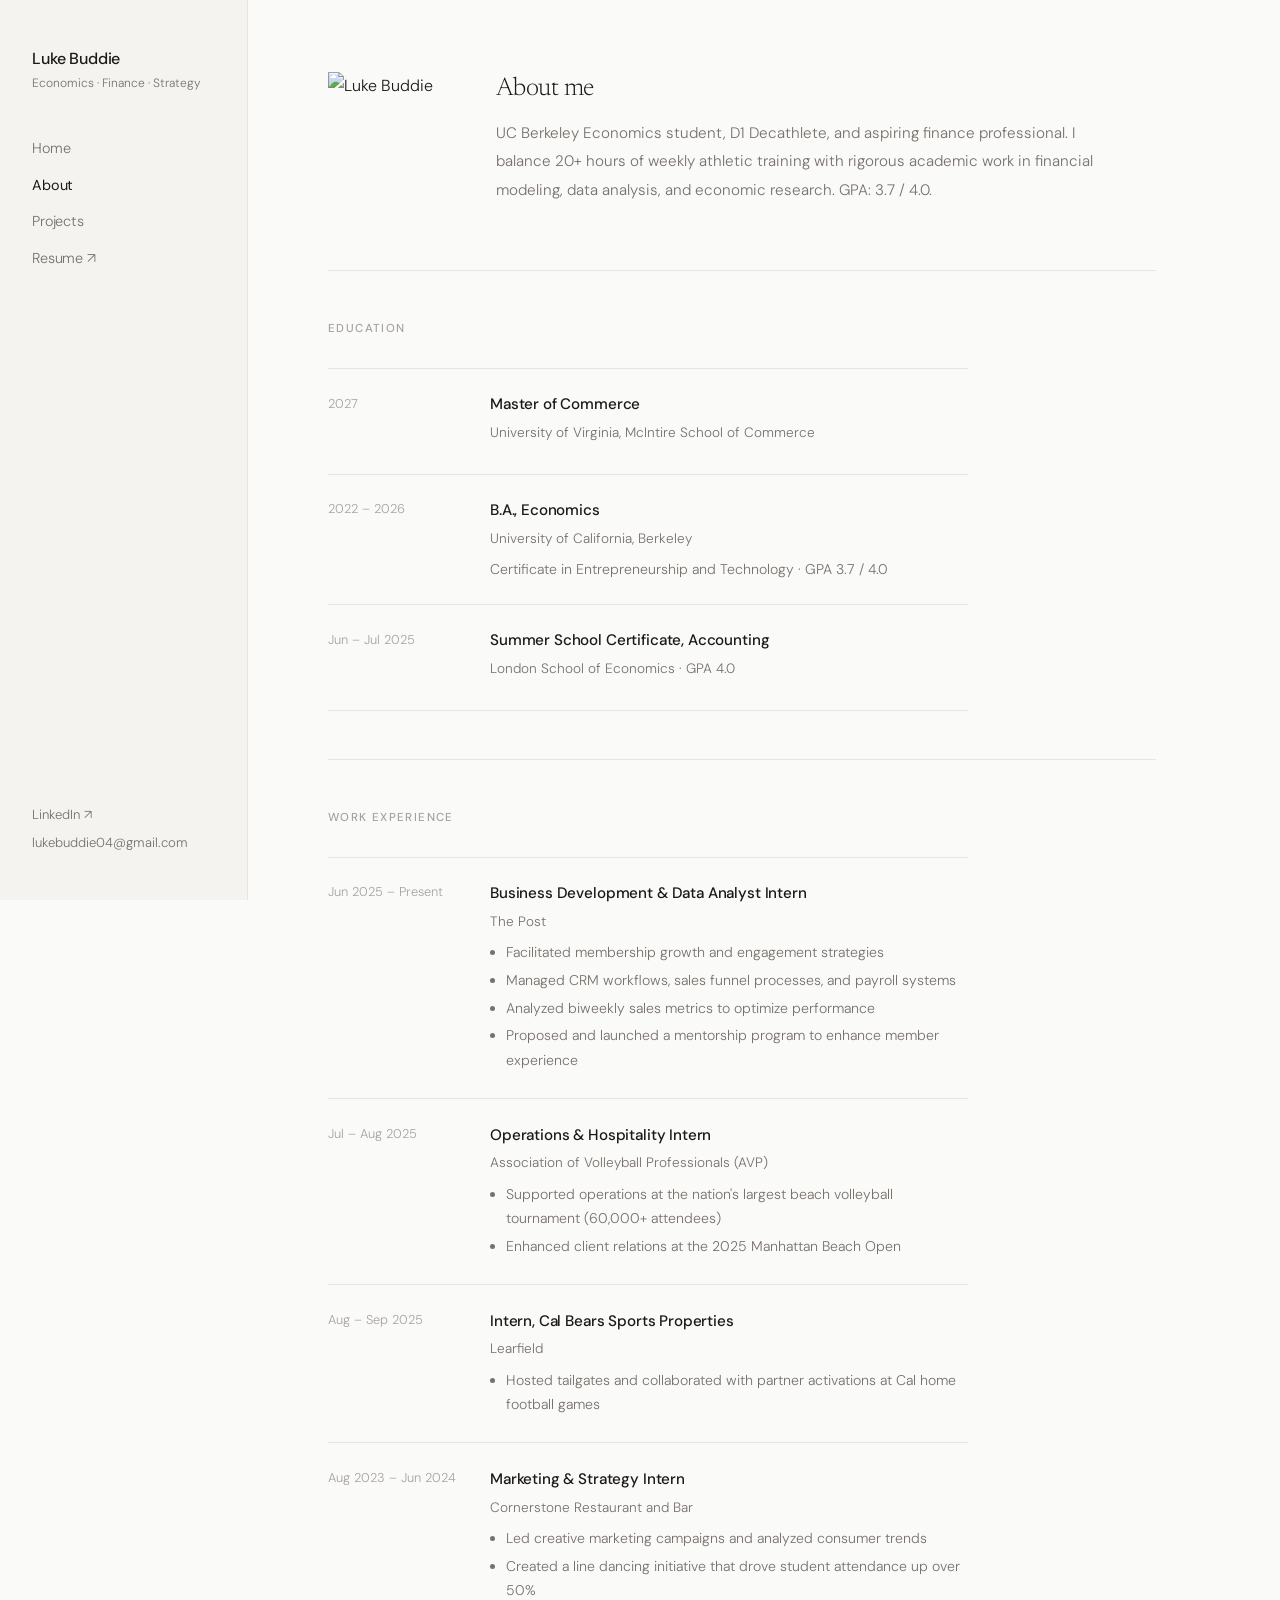
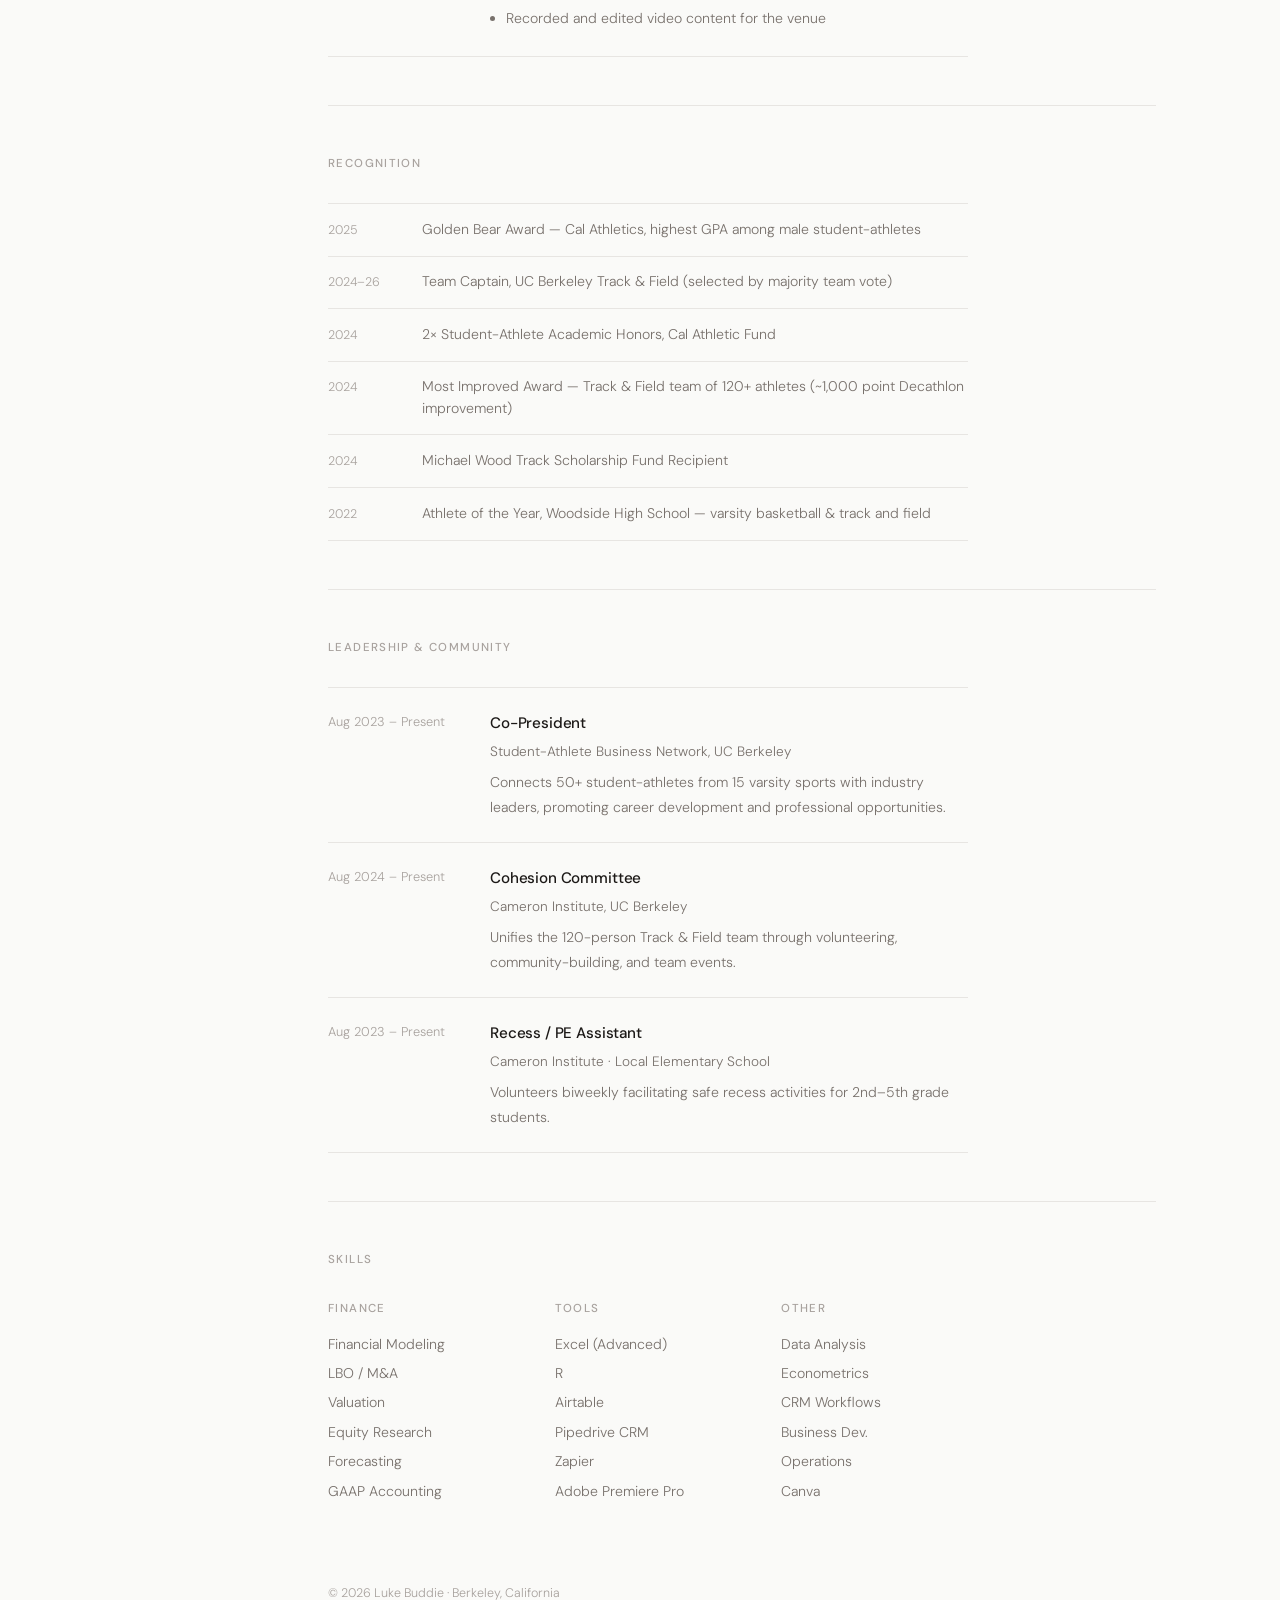
==== about.html @ 4aa70782 "Add files via upload" ====
<!DOCTYPE html>
<html lang="en">
<head>
    <meta charset="UTF-8">
    <meta name="viewport" content="width=device-width, initial-scale=1.0">
    <title>About — Luke Buddie</title>
    <link rel="stylesheet" href="style.css">
</head>
<body>

<header class="mobile-header">
    <a href="index.html" class="name">Luke Buddie</a>
    <button class="mobile-menu-btn" onclick="toggleMenu()">☰</button>
</header>
<nav class="mobile-nav" id="mobile-nav">
    <a href="index.html">Home</a>
    <a href="about.html" class="active">About</a>
    <a href="projects.html">Projects</a>
    <a href="assets/Luke_Buddie_Resume.pdf" target="_blank">Resume ↗</a>
    <a href="https://www.linkedin.com/in/lukebuddie/" target="_blank">LinkedIn ↗</a>
    <a href="mailto:lukebuddie04@gmail.com">Email</a>
</nav>

<aside class="sidebar">
    <div class="sidebar-name">
        <a href="index.html">Luke Buddie<span>Economics · Finance · Strategy</span></a>
    </div>
    <nav class="sidebar-nav">
        <a href="index.html">Home</a>
        <a href="about.html" class="active">About</a>
        <a href="projects.html">Projects</a>
        <a href="assets/Luke_Buddie_Resume.pdf" target="_blank">Resume ↗</a>
    </nav>
    <div class="sidebar-social">
        <a href="https://www.linkedin.com/in/lukebuddie/" target="_blank">LinkedIn ↗</a>
        <a href="mailto:lukebuddie04@gmail.com">lukebuddie04@gmail.com</a>
    </div>
</aside>

<main class="main">

    <!-- Intro with photo -->
    <div class="profile-row">
        <img src="assets/img/headshot.jpg" alt="Luke Buddie" class="profile-photo">
        <div class="profile-intro">
            <h1 class="headline" style="font-size:1.6rem; margin-bottom:0.8rem;">
                About me
            </h1>
            <div class="body-text">
                <p>
                    UC Berkeley Economics student, D1 Decathlete, and aspiring finance professional.
                    I balance 20+ hours of weekly athletic training with rigorous academic work in
                    financial modeling, data analysis, and economic research. GPA: 3.7 / 4.0.
                </p>
            </div>
        </div>
    </div>

    <hr>

    <!-- Education -->
    <p class="section-title">Education</p>
    <div class="entries">

        <div class="entry">
            <div class="entry-date">2027</div>
            <div class="entry-body">
                <h3>Master of Commerce</h3>
                <p class="org">University of Virginia, McIntire School of Commerce</p>
            </div>
        </div>

        <div class="entry">
            <div class="entry-date">2022 – 2026</div>
            <div class="entry-body">
                <h3>B.A., Economics</h3>
                <p class="org">University of California, Berkeley</p>
                <p>Certificate in Entrepreneurship and Technology · GPA 3.7 / 4.0</p>
            </div>
        </div>

        <div class="entry">
            <div class="entry-date">Jun – Jul 2025</div>
            <div class="entry-body">
                <h3>Summer School Certificate, Accounting</h3>
                <p class="org">London School of Economics · GPA 4.0</p>
            </div>
        </div>

    </div>

    <hr>

    <!-- Work Experience -->
    <p class="section-title">Work Experience</p>
    <div class="entries">

        <div class="entry">
            <div class="entry-date">Jun 2025 – Present</div>
            <div class="entry-body">
                <h3>Business Development &amp; Data Analyst Intern</h3>
                <p class="org">The Post</p>
                <ul>
                    <li>Facilitated membership growth and engagement strategies</li>
                    <li>Managed CRM workflows, sales funnel processes, and payroll systems</li>
                    <li>Analyzed biweekly sales metrics to optimize performance</li>
                    <li>Proposed and launched a mentorship program to enhance member experience</li>
                </ul>
            </div>
        </div>

        <div class="entry">
            <div class="entry-date">Jul – Aug 2025</div>
            <div class="entry-body">
                <h3>Operations &amp; Hospitality Intern</h3>
                <p class="org">Association of Volleyball Professionals (AVP)</p>
                <ul>
                    <li>Supported operations at the nation's largest beach volleyball tournament (60,000+ attendees)</li>
                    <li>Enhanced client relations at the 2025 Manhattan Beach Open</li>
                </ul>
            </div>
        </div>

        <div class="entry">
            <div class="entry-date">Aug – Sep 2025</div>
            <div class="entry-body">
                <h3>Intern, Cal Bears Sports Properties</h3>
                <p class="org">Learfield</p>
                <ul>
                    <li>Hosted tailgates and collaborated with partner activations at Cal home football games</li>
                </ul>
            </div>
        </div>

        <div class="entry">
            <div class="entry-date">Aug 2023 – Jun 2024</div>
            <div class="entry-body">
                <h3>Marketing &amp; Strategy Intern</h3>
                <p class="org">Cornerstone Restaurant and Bar</p>
                <ul>
                    <li>Led creative marketing campaigns and analyzed consumer trends</li>
                    <li>Created a line dancing initiative that drove student attendance up over 50%</li>
                    <li>Recorded and edited video content for the venue</li>
                </ul>
            </div>
        </div>

    </div>

    <hr>

    <!-- Awards -->
    <p class="section-title">Recognition</p>
    <ul class="award-list">
        <li>
            <span class="award-year">2025</span>
            <span class="award-text">Golden Bear Award — Cal Athletics, highest GPA among male student-athletes</span>
        </li>
        <li>
            <span class="award-year">2024–26</span>
            <span class="award-text">Team Captain, UC Berkeley Track & Field (selected by majority team vote)</span>
        </li>
        <li>
            <span class="award-year">2024</span>
            <span class="award-text">2× Student-Athlete Academic Honors, Cal Athletic Fund</span>
        </li>
        <li>
            <span class="award-year">2024</span>
            <span class="award-text">Most Improved Award — Track & Field team of 120+ athletes (~1,000 point Decathlon improvement)</span>
        </li>
        <li>
            <span class="award-year">2024</span>
            <span class="award-text">Michael Wood Track Scholarship Fund Recipient</span>
        </li>
        <li>
            <span class="award-year">2022</span>
            <span class="award-text">Athlete of the Year, Woodside High School — varsity basketball &amp; track and field</span>
        </li>
    </ul>

    <hr>

    <!-- Leadership -->
    <p class="section-title">Leadership &amp; Community</p>
    <div class="entries">

        <div class="entry">
            <div class="entry-date">Aug 2023 – Present</div>
            <div class="entry-body">
                <h3>Co-President</h3>
                <p class="org">Student-Athlete Business Network, UC Berkeley</p>
                <p>Connects 50+ student-athletes from 15 varsity sports with industry leaders, promoting career development and professional opportunities.</p>
            </div>
        </div>

        <div class="entry">
            <div class="entry-date">Aug 2024 – Present</div>
            <div class="entry-body">
                <h3>Cohesion Committee</h3>
                <p class="org">Cameron Institute, UC Berkeley</p>
                <p>Unifies the 120-person Track &amp; Field team through volunteering, community-building, and team events.</p>
            </div>
        </div>

        <div class="entry">
            <div class="entry-date">Aug 2023 – Present</div>
            <div class="entry-body">
                <h3>Recess / PE Assistant</h3>
                <p class="org">Cameron Institute · Local Elementary School</p>
                <p>Volunteers biweekly facilitating safe recess activities for 2nd–5th grade students.</p>
            </div>
        </div>

    </div>

    <!-- Skills -->
    <hr>
    <p class="section-title">Skills</p>
    <div class="skills-grid">
        <div class="skill-group">
            <h4>Finance</h4>
            <ul>
                <li>Financial Modeling</li>
                <li>LBO / M&amp;A</li>
                <li>Valuation</li>
                <li>Equity Research</li>
                <li>Forecasting</li>
                <li>GAAP Accounting</li>
            </ul>
        </div>
        <div class="skill-group">
            <h4>Tools</h4>
            <ul>
                <li>Excel (Advanced)</li>
                <li>R</li>
                <li>Airtable</li>
                <li>Pipedrive CRM</li>
                <li>Zapier</li>
                <li>Adobe Premiere Pro</li>
            </ul>
        </div>
        <div class="skill-group">
            <h4>Other</h4>
            <ul>
                <li>Data Analysis</li>
                <li>Econometrics</li>
                <li>CRM Workflows</li>
                <li>Business Dev.</li>
                <li>Operations</li>
                <li>Canva</li>
            </ul>
        </div>
    </div>

    <p class="page-footer">© 2026 Luke Buddie · Berkeley, California</p>
</main>

<script>
function toggleMenu() {
    document.getElementById('mobile-nav').classList.toggle('open');
}
</script>
</body>
</html>
---- style.css ----
/* ── Fonts ── */
@import url('https://fonts.googleapis.com/css2?family=DM+Sans:ital,opsz,wght@0,9..40,300;0,9..40,400;0,9..40,500;1,9..40,300&family=Newsreader:ital,wght@0,300;0,400;1,300;1,400&display=swap');

/* ── Reset ── */
*, *::before, *::after { box-sizing: border-box; margin: 0; padding: 0; }

/* ── Tokens ── */
:root {
    --bg:           #fafaf8;
    --sidebar-bg:   #f4f3f0;
    --white:        #ffffff;
    --text:         #1c1917;
    --muted:        #78716c;
    --light:        #a8a29e;
    --border:       #e7e5e2;
    --link:         #1c1917;
    --accent:       #44403c;

    --font-sans:    'DM Sans', system-ui, sans-serif;
    --font-serif:   'Newsreader', Georgia, serif;

    --sidebar-w:    248px;
    --ease:         cubic-bezier(0.25, 0.46, 0.45, 0.94);
}

html { scroll-behavior: smooth; }

body {
    background: var(--bg);
    color: var(--text);
    font-family: var(--font-sans);
    font-weight: 300;
    font-size: 1rem;
    line-height: 1.75;
    min-height: 100vh;
}

::selection { background: var(--text); color: var(--bg); }

/* ── Scrollbar ── */
::-webkit-scrollbar { width: 3px; }
::-webkit-scrollbar-track { background: var(--bg); }
::-webkit-scrollbar-thumb { background: var(--border); }

/* ============================================
   SIDEBAR
   ============================================ */
.sidebar {
    position: fixed;
    top: 0; left: 0; bottom: 0;
    width: var(--sidebar-w);
    background: var(--sidebar-bg);
    border-right: 1px solid var(--border);
    display: flex;
    flex-direction: column;
    padding: 2.8rem 2rem;
    z-index: 50;
}

.sidebar-name {
    margin-bottom: 2.5rem;
}

.sidebar-name a {
    font-family: var(--font-sans);
    font-size: 1rem;
    font-weight: 500;
    color: var(--text);
    text-decoration: none;
    letter-spacing: -0.01em;
    line-height: 1.3;
}

.sidebar-name span {
    display: block;
    font-size: 0.75rem;
    font-weight: 300;
    color: var(--muted);
    margin-top: 0.2rem;
    letter-spacing: 0;
}

.sidebar-nav {
    display: flex;
    flex-direction: column;
    gap: 0.1rem;
}

.sidebar-nav a {
    font-size: 0.9rem;
    font-weight: 300;
    color: var(--muted);
    text-decoration: none;
    padding: 0.3rem 0;
    transition: color 0.2s;
    letter-spacing: -0.01em;
}

.sidebar-nav a:hover,
.sidebar-nav a.active { color: var(--text); }

.sidebar-nav a.active { font-weight: 400; }

.sidebar-social {
    margin-top: auto;
    display: flex;
    flex-direction: column;
    gap: 0.3rem;
}

.sidebar-social a {
    font-size: 0.82rem;
    color: var(--muted);
    text-decoration: none;
    transition: color 0.2s;
}

.sidebar-social a:hover { color: var(--text); }

/* ============================================
   MAIN CONTENT
   ============================================ */
.main {
    margin-left: var(--sidebar-w);
    padding: 4.5rem 5rem 6rem;
    max-width: calc(var(--sidebar-w) + 740px);
}

/* ── Typography ── */
.greeting {
    font-size: 0.88rem;
    font-weight: 400;
    color: var(--muted);
    margin-bottom: 1.2rem;
    letter-spacing: 0.01em;
}

.headline {
    font-family: var(--font-serif);
    font-size: clamp(1.7rem, 2.8vw, 2.3rem);
    font-weight: 300;
    line-height: 1.35;
    color: var(--text);
    margin-bottom: 2rem;
    letter-spacing: -0.02em;
    max-width: 600px;
}

.headline em {
    font-style: italic;
    color: var(--accent);
}

.cta-links {
    display: flex;
    gap: 1.5rem;
    flex-wrap: wrap;
    margin-bottom: 3rem;
}

.cta-links a {
    font-size: 0.88rem;
    font-weight: 400;
    color: var(--text);
    text-decoration: none;
    border-bottom: 1px solid var(--text);
    padding-bottom: 1px;
    transition: color 0.2s, border-color 0.2s;
}

.cta-links a:hover {
    color: var(--muted);
    border-color: var(--muted);
}

.body-text {
    max-width: 620px;
}

.body-text p {
    font-size: 0.95rem;
    color: var(--muted);
    line-height: 1.85;
    margin-bottom: 1.2rem;
}

.body-text p strong {
    color: var(--text);
    font-weight: 500;
}

.body-text a {
    color: var(--text);
    text-decoration-thickness: 1px;
    text-underline-offset: 2px;
    transition: color 0.2s;
}

.body-text a:hover { color: var(--muted); }

/* ── Divider ── */
hr {
    border: none;
    border-top: 1px solid var(--border);
    margin: 3rem 0;
}

/* ── Section heading ── */
.section-title {
    font-size: 0.72rem;
    font-weight: 500;
    letter-spacing: 0.12em;
    text-transform: uppercase;
    color: var(--light);
    margin-bottom: 1.8rem;
}

/* ============================================
   ABOUT PAGE
   ============================================ */
.profile-row {
    display: flex;
    gap: 3rem;
    align-items: flex-start;
    margin-bottom: 3rem;
}

.profile-photo {
    flex-shrink: 0;
    width: 120px;
    height: 150px;
    object-fit: cover;
    object-position: center top;
    filter: grayscale(10%);
}

.profile-intro .headline { margin-bottom: 1rem; }
.profile-intro .body-text p { margin-bottom: 0; }

/* ── Entries (education, work) ── */
.entries { max-width: 640px; }

.entry {
    display: grid;
    grid-template-columns: 130px 1fr;
    gap: 1rem 2rem;
    padding: 1.4rem 0;
    border-top: 1px solid var(--border);
}

.entry:last-child { border-bottom: 1px solid var(--border); }

.entry-date {
    font-size: 0.8rem;
    color: var(--light);
    padding-top: 0.15rem;
    line-height: 1.5;
}

.entry-body h3 {
    font-size: 0.95rem;
    font-weight: 500;
    color: var(--text);
    margin-bottom: 0.2rem;
    letter-spacing: -0.01em;
}

.entry-body .org {
    font-size: 0.85rem;
    color: var(--muted);
    margin-bottom: 0.4rem;
}

.entry-body p,
.entry-body ul {
    font-size: 0.88rem;
    color: var(--muted);
    line-height: 1.75;
}

.entry-body ul {
    padding-left: 1rem;
    margin-top: 0.3rem;
}

.entry-body ul li { margin-bottom: 0.2rem; }

/* Awards list */
.award-list { list-style: none; max-width: 640px; }

.award-list li {
    display: flex;
    gap: 1.5rem;
    padding: 0.9rem 0;
    border-top: 1px solid var(--border);
    font-size: 0.88rem;
    align-items: baseline;
}

.award-list li:last-child { border-bottom: 1px solid var(--border); }

.award-year {
    font-size: 0.78rem;
    color: var(--light);
    flex-shrink: 0;
    width: 70px;
}

.award-text { color: var(--muted); line-height: 1.55; }

/* ============================================
   PROJECTS PAGE
   ============================================ */
.projects-intro {
    max-width: 600px;
    margin-bottom: 3rem;
}

.projects-intro p {
    font-size: 0.95rem;
    color: var(--muted);
    line-height: 1.8;
}

/* Category section */
.project-category { margin-bottom: 3rem; }

.category-header {
    display: flex;
    align-items: baseline;
    gap: 0.8rem;
    margin-bottom: 0.5rem;
}

.category-header h2 {
    font-size: 0.72rem;
    font-weight: 500;
    letter-spacing: 0.12em;
    text-transform: uppercase;
    color: var(--light);
}

.category-header span {
    font-size: 0.72rem;
    color: var(--light);
}

/* Project rows */
.project-row {
    display: grid;
    grid-template-columns: 1fr auto;
    gap: 1rem 2rem;
    padding: 1.2rem 0;
    border-top: 1px solid var(--border);
    align-items: start;
}

.project-row:last-child { border-bottom: 1px solid var(--border); }

.project-info h3 {
    font-size: 0.95rem;
    font-weight: 400;
    color: var(--text);
    margin-bottom: 0.3rem;
    letter-spacing: -0.01em;
}

.project-info p {
    font-size: 0.83rem;
    color: var(--muted);
    line-height: 1.65;
    max-width: 520px;
}

.project-tags {
    display: flex;
    flex-wrap: wrap;
    gap: 0.4rem;
    margin-top: 0.5rem;
}

.project-tags span {
    font-size: 0.7rem;
    color: var(--light);
    background: var(--border);
    padding: 0.15rem 0.55rem;
    border-radius: 2px;
    letter-spacing: 0.02em;
}

.project-download {
    font-size: 0.78rem;
    font-weight: 400;
    color: var(--muted);
    text-decoration: none;
    white-space: nowrap;
    padding-top: 0.2rem;
    border-bottom: 1px solid transparent;
    transition: color 0.2s, border-color 0.2s;
}

.project-download:hover {
    color: var(--text);
    border-bottom-color: var(--text);
}

/* ── Skills ── */
.skills-grid {
    display: grid;
    grid-template-columns: repeat(3, 1fr);
    gap: 2.5rem;
    max-width: 640px;
}

.skill-group h4 {
    font-size: 0.72rem;
    font-weight: 500;
    letter-spacing: 0.12em;
    text-transform: uppercase;
    color: var(--light);
    margin-bottom: 0.8rem;
}

.skill-group ul {
    list-style: none;
    display: flex;
    flex-direction: column;
    gap: 0.3rem;
}

.skill-group li {
    font-size: 0.88rem;
    color: var(--muted);
}

/* ============================================
   FOOTER (inside main)
   ============================================ */
.page-footer {
    margin-top: 5rem;
    font-size: 0.78rem;
    color: var(--light);
}

/* ============================================
   MOBILE NAV
   ============================================ */
.mobile-header {
    display: none;
    position: fixed;
    top: 0; left: 0; right: 0;
    z-index: 60;
    background: var(--sidebar-bg);
    border-bottom: 1px solid var(--border);
    padding: 1rem 1.5rem;
    justify-content: space-between;
    align-items: center;
}

.mobile-header .name {
    font-size: 0.95rem;
    font-weight: 500;
    color: var(--text);
    text-decoration: none;
}

.mobile-menu-btn {
    background: none;
    border: none;
    cursor: pointer;
    color: var(--text);
    font-size: 1.2rem;
    padding: 0.2rem;
}

.mobile-nav {
    display: none;
    position: fixed;
    top: 52px; left: 0; right: 0;
    background: var(--sidebar-bg);
    border-bottom: 1px solid var(--border);
    padding: 1rem 1.5rem 1.5rem;
    z-index: 59;
    flex-direction: column;
    gap: 0.6rem;
}

.mobile-nav.open { display: flex; }

.mobile-nav a {
    font-size: 0.95rem;
    font-weight: 300;
    color: var(--muted);
    text-decoration: none;
    padding: 0.3rem 0;
}

.mobile-nav a.active,
.mobile-nav a:hover { color: var(--text); }

/* ── Responsive ── */
@media (max-width: 900px) {
    .sidebar { display: none; }
    .mobile-header { display: flex; }
    .main {
        margin-left: 0;
        padding: 5.5rem 1.8rem 4rem;
        max-width: 100%;
    }
    .headline { font-size: 1.7rem; }
    .profile-row { flex-direction: column; gap: 1.5rem; }
    .entry { grid-template-columns: 1fr; gap: 0.3rem; }
    .entry-date { font-size: 0.75rem; }
    .skills-grid { grid-template-columns: 1fr 1fr; }
    .project-row { grid-template-columns: 1fr; }
    .project-download { padding-top: 0; }
}

@media (max-width: 500px) {
    .skills-grid { grid-template-columns: 1fr; }
}
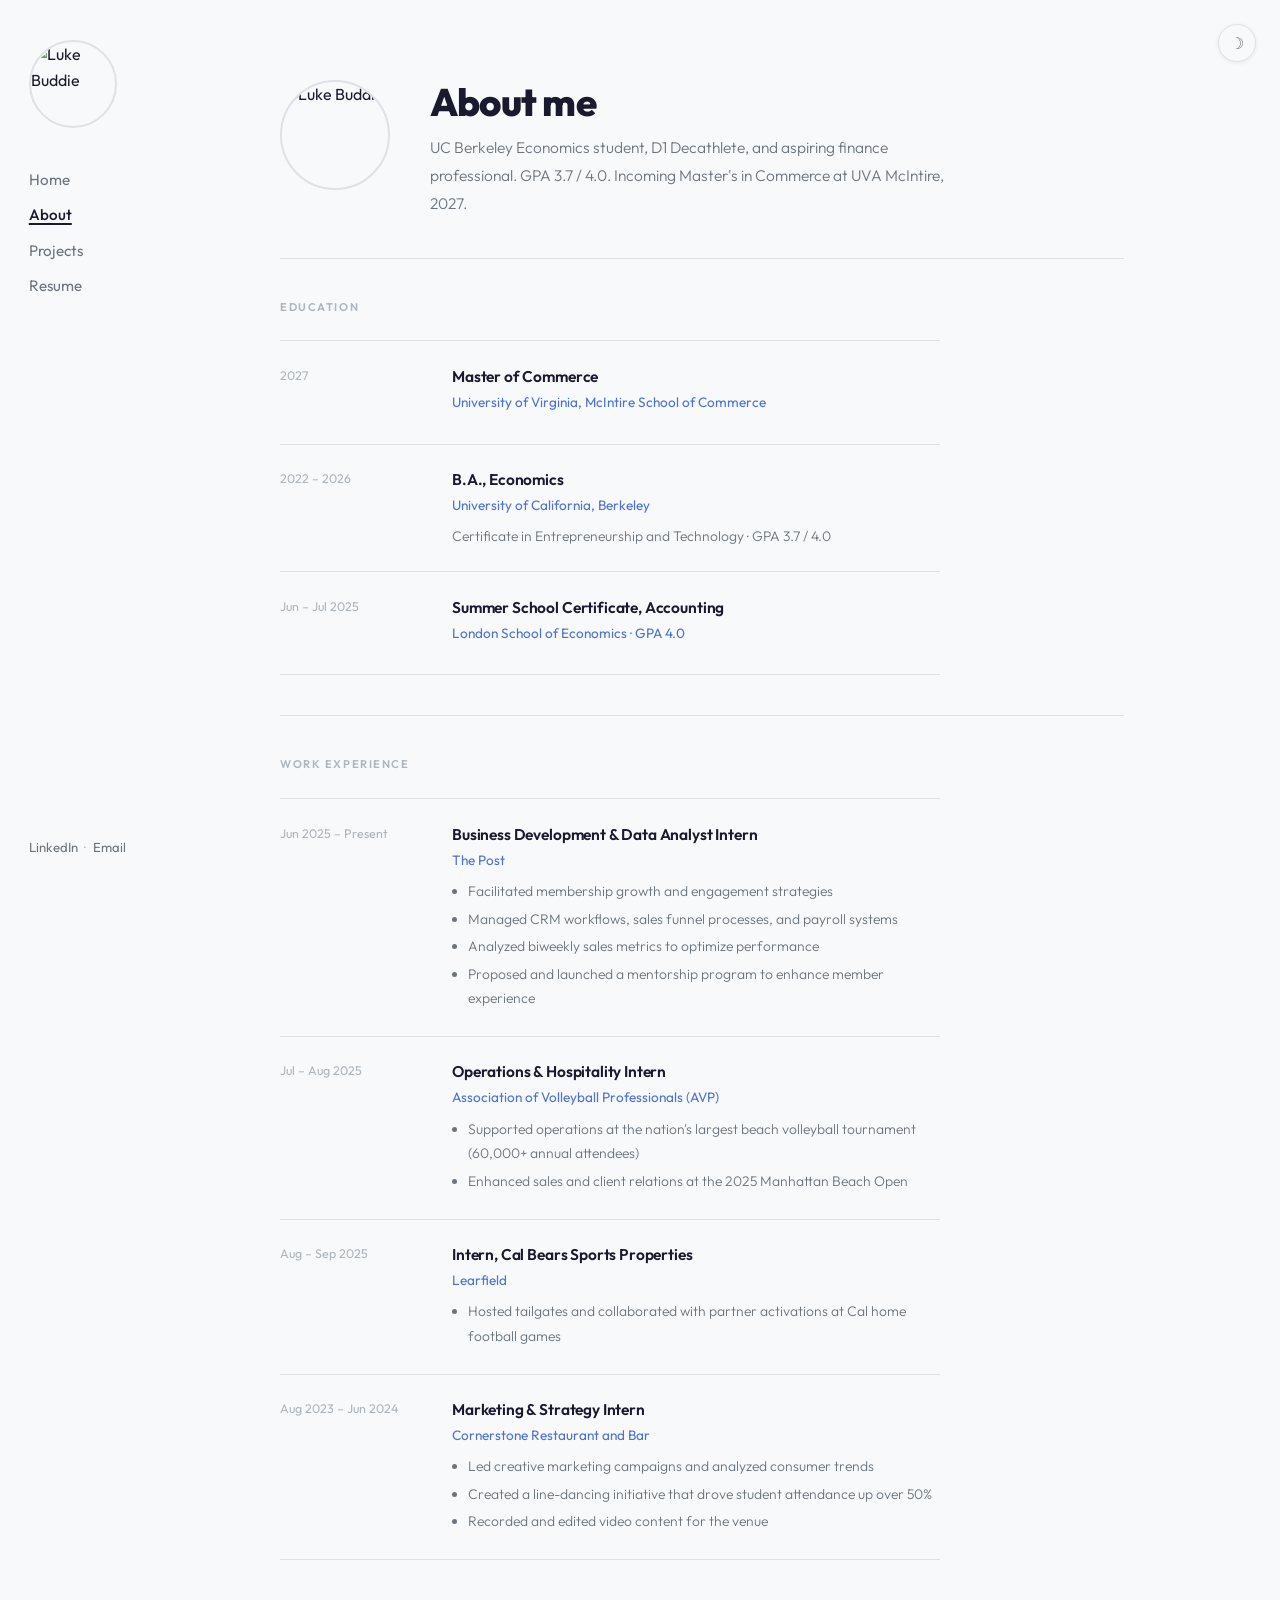
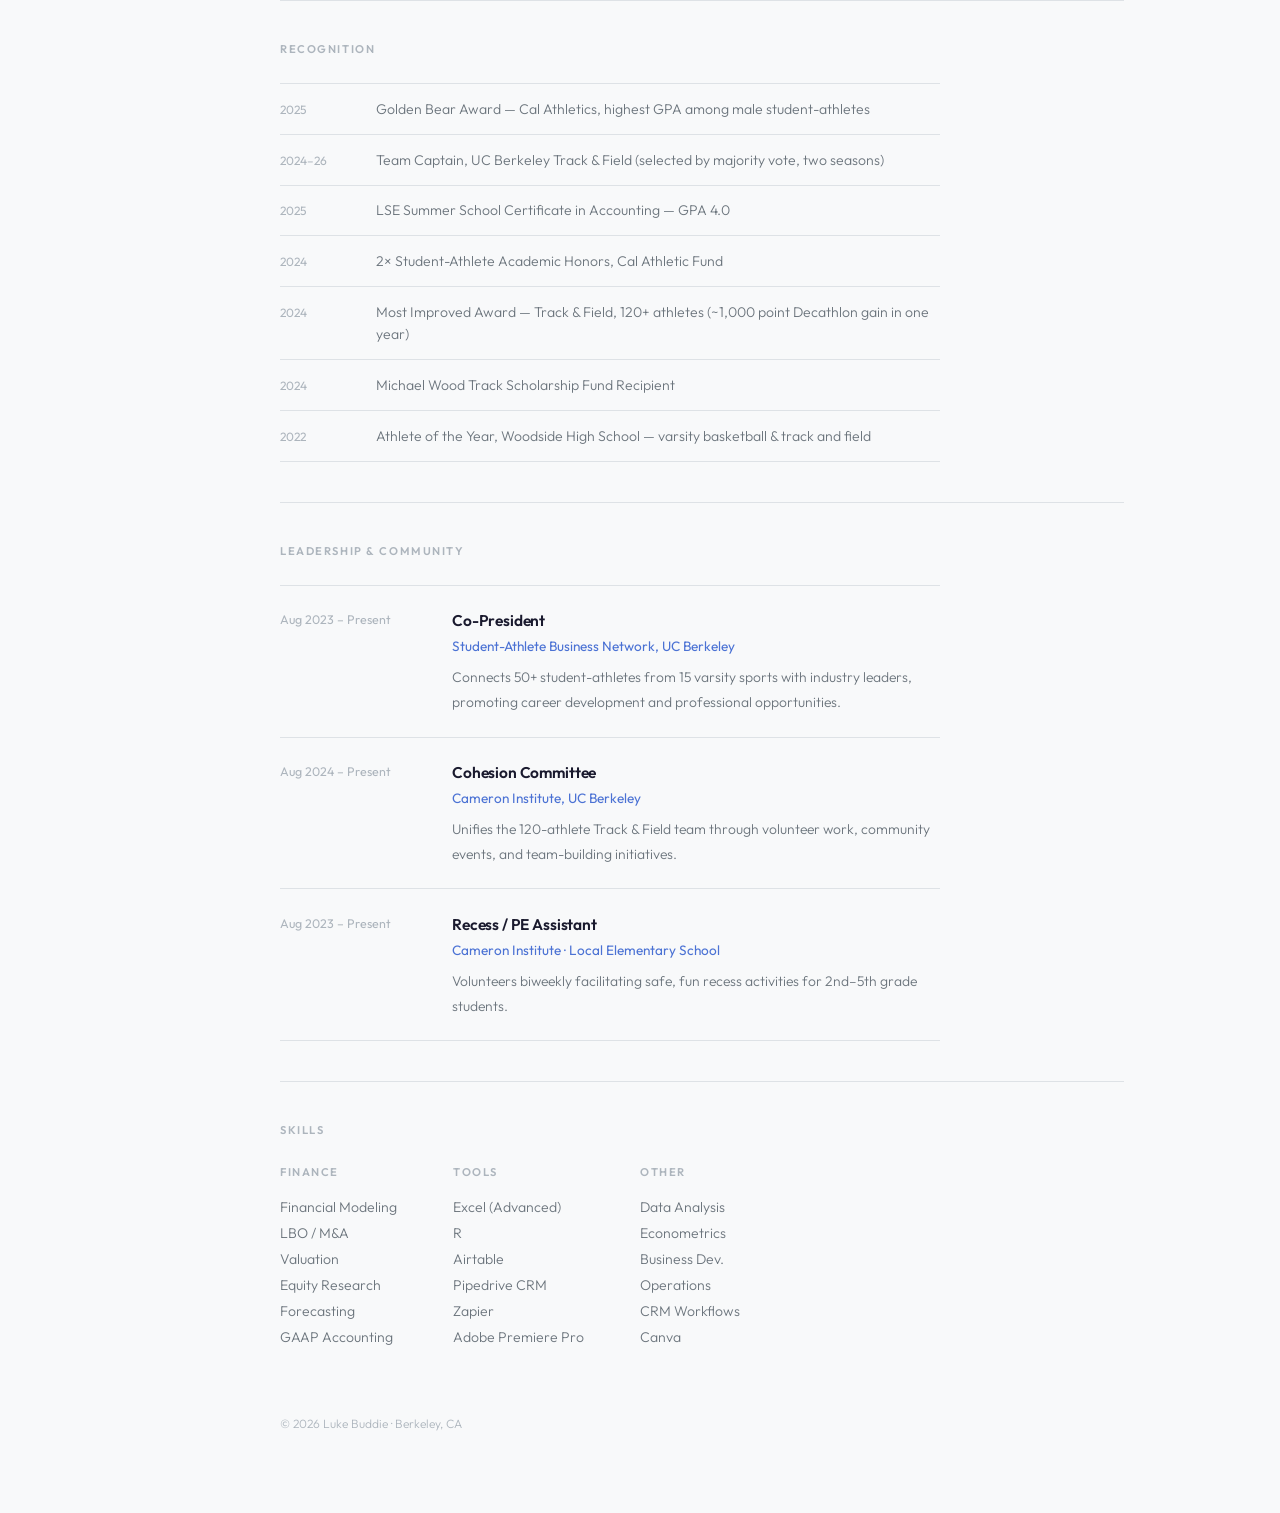
==== commit 00b05fa7: "Add files via upload" ====
--- a/about.html
+++ b/about.html
@@ -1,5 +1,5 @@
 <!DOCTYPE html>
-<html lang="en">
+<html lang="en" data-theme="light">
 <head>
     <meta charset="UTF-8">
     <meta name="viewport" content="width=device-width, initial-scale=1.0">
@@ -7,6 +7,7 @@
     <link rel="stylesheet" href="style.css">
 </head>
 <body>
+<button class="theme-toggle" onclick="toggleTheme()" aria-label="Toggle dark mode">☽</button>
 
 <header class="mobile-header">
     <a href="index.html" class="name">Luke Buddie</a>
@@ -16,52 +17,41 @@
     <a href="index.html">Home</a>
     <a href="about.html" class="active">About</a>
     <a href="projects.html">Projects</a>
-    <a href="assets/Luke_Buddie_Resume.pdf" target="_blank">Resume ↗</a>
+    <a href="resume.html">Resume</a>
     <a href="https://www.linkedin.com/in/lukebuddie/" target="_blank">LinkedIn ↗</a>
     <a href="mailto:lukebuddie04@gmail.com">Email</a>
 </nav>
 
 <aside class="sidebar">
-    <div class="sidebar-name">
-        <a href="index.html">Luke Buddie<span>Economics · Finance · Strategy</span></a>
-    </div>
+    <img src="assets/img/headshot.jpg" alt="Luke Buddie" class="sidebar-photo">
     <nav class="sidebar-nav">
         <a href="index.html">Home</a>
         <a href="about.html" class="active">About</a>
         <a href="projects.html">Projects</a>
-        <a href="assets/Luke_Buddie_Resume.pdf" target="_blank">Resume ↗</a>
+        <a href="resume.html">Resume</a>
     </nav>
     <div class="sidebar-social">
-        <a href="https://www.linkedin.com/in/lukebuddie/" target="_blank">LinkedIn ↗</a>
-        <a href="mailto:lukebuddie04@gmail.com">lukebuddie04@gmail.com</a>
+        <a href="https://www.linkedin.com/in/lukebuddie/" target="_blank">LinkedIn</a>
+        <span class="dot">·</span>
+        <a href="mailto:lukebuddie04@gmail.com">Email</a>
     </div>
 </aside>
 
 <main class="main">
 
-    <!-- Intro with photo -->
-    <div class="profile-row">
-        <img src="assets/img/headshot.jpg" alt="Luke Buddie" class="profile-photo">
-        <div class="profile-intro">
-            <h1 class="headline" style="font-size:1.6rem; margin-bottom:0.8rem;">
-                About me
-            </h1>
-            <div class="body-text">
-                <p>
-                    UC Berkeley Economics student, D1 Decathlete, and aspiring finance professional.
-                    I balance 20+ hours of weekly athletic training with rigorous academic work in
-                    financial modeling, data analysis, and economic research. GPA: 3.7 / 4.0.
-                </p>
-            </div>
+    <div class="about-intro">
+        <img src="assets/img/headshot.jpg" alt="Luke Buddie" class="about-photo">
+        <div class="about-intro-text">
+            <h1 class="page-headline" style="margin-bottom:0.6rem;">About me</h1>
+            <p>UC Berkeley Economics student, D1 Decathlete, and aspiring finance professional. GPA 3.7 / 4.0. Incoming Master's in Commerce at UVA McIntire, 2027.</p>
         </div>
     </div>
 
     <hr>
 
     <!-- Education -->
-    <p class="section-title">Education</p>
+    <span class="section-label">Education</span>
     <div class="entries">
-
         <div class="entry">
             <div class="entry-date">2027</div>
             <div class="entry-body">
@@ -69,7 +59,6 @@
                 <p class="org">University of Virginia, McIntire School of Commerce</p>
             </div>
         </div>
-
         <div class="entry">
             <div class="entry-date">2022 – 2026</div>
             <div class="entry-body">
@@ -78,7 +67,6 @@
                 <p>Certificate in Entrepreneurship and Technology · GPA 3.7 / 4.0</p>
             </div>
         </div>
-
         <div class="entry">
             <div class="entry-date">Jun – Jul 2025</div>
             <div class="entry-body">
@@ -86,15 +74,13 @@
                 <p class="org">London School of Economics · GPA 4.0</p>
             </div>
         </div>
-
-    </div>
-
-    <hr>
-
-    <!-- Work Experience -->
-    <p class="section-title">Work Experience</p>
+    </div>
+
+    <hr>
+
+    <!-- Work -->
+    <span class="section-label">Work Experience</span>
     <div class="entries">
-
         <div class="entry">
             <div class="entry-date">Jun 2025 – Present</div>
             <div class="entry-body">
@@ -108,19 +94,17 @@
                 </ul>
             </div>
         </div>
-
         <div class="entry">
             <div class="entry-date">Jul – Aug 2025</div>
             <div class="entry-body">
                 <h3>Operations &amp; Hospitality Intern</h3>
                 <p class="org">Association of Volleyball Professionals (AVP)</p>
                 <ul>
-                    <li>Supported operations at the nation's largest beach volleyball tournament (60,000+ attendees)</li>
-                    <li>Enhanced client relations at the 2025 Manhattan Beach Open</li>
-                </ul>
-            </div>
-        </div>
-
+                    <li>Supported operations at the nation's largest beach volleyball tournament (60,000+ annual attendees)</li>
+                    <li>Enhanced sales and client relations at the 2025 Manhattan Beach Open</li>
+                </ul>
+            </div>
+        </div>
         <div class="entry">
             <div class="entry-date">Aug – Sep 2025</div>
             <div class="entry-body">
@@ -131,7 +115,6 @@
                 </ul>
             </div>
         </div>
-
         <div class="entry">
             <div class="entry-date">Aug 2023 – Jun 2024</div>
             <div class="entry-body">
@@ -139,51 +122,32 @@
                 <p class="org">Cornerstone Restaurant and Bar</p>
                 <ul>
                     <li>Led creative marketing campaigns and analyzed consumer trends</li>
-                    <li>Created a line dancing initiative that drove student attendance up over 50%</li>
+                    <li>Created a line-dancing initiative that drove student attendance up over 50%</li>
                     <li>Recorded and edited video content for the venue</li>
                 </ul>
             </div>
         </div>
-
     </div>
 
     <hr>
 
     <!-- Awards -->
-    <p class="section-title">Recognition</p>
+    <span class="section-label">Recognition</span>
     <ul class="award-list">
-        <li>
-            <span class="award-year">2025</span>
-            <span class="award-text">Golden Bear Award — Cal Athletics, highest GPA among male student-athletes</span>
-        </li>
-        <li>
-            <span class="award-year">2024–26</span>
-            <span class="award-text">Team Captain, UC Berkeley Track & Field (selected by majority team vote)</span>
-        </li>
-        <li>
-            <span class="award-year">2024</span>
-            <span class="award-text">2× Student-Athlete Academic Honors, Cal Athletic Fund</span>
-        </li>
-        <li>
-            <span class="award-year">2024</span>
-            <span class="award-text">Most Improved Award — Track & Field team of 120+ athletes (~1,000 point Decathlon improvement)</span>
-        </li>
-        <li>
-            <span class="award-year">2024</span>
-            <span class="award-text">Michael Wood Track Scholarship Fund Recipient</span>
-        </li>
-        <li>
-            <span class="award-year">2022</span>
-            <span class="award-text">Athlete of the Year, Woodside High School — varsity basketball &amp; track and field</span>
-        </li>
+        <li><span class="award-year">2025</span><span class="award-text">Golden Bear Award — Cal Athletics, highest GPA among male student-athletes</span></li>
+        <li><span class="award-year">2024–26</span><span class="award-text">Team Captain, UC Berkeley Track &amp; Field (selected by majority vote, two seasons)</span></li>
+        <li><span class="award-year">2025</span><span class="award-text">LSE Summer School Certificate in Accounting — GPA 4.0</span></li>
+        <li><span class="award-year">2024</span><span class="award-text">2× Student-Athlete Academic Honors, Cal Athletic Fund</span></li>
+        <li><span class="award-year">2024</span><span class="award-text">Most Improved Award — Track &amp; Field, 120+ athletes (~1,000 point Decathlon gain in one year)</span></li>
+        <li><span class="award-year">2024</span><span class="award-text">Michael Wood Track Scholarship Fund Recipient</span></li>
+        <li><span class="award-year">2022</span><span class="award-text">Athlete of the Year, Woodside High School — varsity basketball &amp; track and field</span></li>
     </ul>
 
     <hr>
 
     <!-- Leadership -->
-    <p class="section-title">Leadership &amp; Community</p>
+    <span class="section-label">Leadership &amp; Community</span>
     <div class="entries">
-
         <div class="entry">
             <div class="entry-date">Aug 2023 – Present</div>
             <div class="entry-body">
@@ -192,31 +156,29 @@
                 <p>Connects 50+ student-athletes from 15 varsity sports with industry leaders, promoting career development and professional opportunities.</p>
             </div>
         </div>
-
         <div class="entry">
             <div class="entry-date">Aug 2024 – Present</div>
             <div class="entry-body">
                 <h3>Cohesion Committee</h3>
                 <p class="org">Cameron Institute, UC Berkeley</p>
-                <p>Unifies the 120-person Track &amp; Field team through volunteering, community-building, and team events.</p>
-            </div>
-        </div>
-
+                <p>Unifies the 120-athlete Track &amp; Field team through volunteer work, community events, and team-building initiatives.</p>
+            </div>
+        </div>
         <div class="entry">
             <div class="entry-date">Aug 2023 – Present</div>
             <div class="entry-body">
                 <h3>Recess / PE Assistant</h3>
                 <p class="org">Cameron Institute · Local Elementary School</p>
-                <p>Volunteers biweekly facilitating safe recess activities for 2nd–5th grade students.</p>
-            </div>
-        </div>
-
-    </div>
+                <p>Volunteers biweekly facilitating safe, fun recess activities for 2nd–5th grade students.</p>
+            </div>
+        </div>
+    </div>
+
+    <hr>
 
     <!-- Skills -->
-    <hr>
-    <p class="section-title">Skills</p>
-    <div class="skills-grid">
+    <span class="section-label">Skills</span>
+    <div class="skills-row">
         <div class="skill-group">
             <h4>Finance</h4>
             <ul>
@@ -244,21 +206,33 @@
             <ul>
                 <li>Data Analysis</li>
                 <li>Econometrics</li>
-                <li>CRM Workflows</li>
                 <li>Business Dev.</li>
                 <li>Operations</li>
+                <li>CRM Workflows</li>
                 <li>Canva</li>
             </ul>
         </div>
     </div>
 
-    <p class="page-footer">© 2026 Luke Buddie · Berkeley, California</p>
+    <p class="page-footer">© 2026 Luke Buddie · Berkeley, CA</p>
 </main>
 
 <script>
-function toggleMenu() {
-    document.getElementById('mobile-nav').classList.toggle('open');
-}
+    function toggleTheme() {
+        const html = document.documentElement;
+        const isDark = html.getAttribute('data-theme') === 'dark';
+        html.setAttribute('data-theme', isDark ? 'light' : 'dark');
+        document.querySelector('.theme-toggle').textContent = isDark ? '☽' : '☀';
+        localStorage.setItem('theme', isDark ? 'light' : 'dark');
+    }
+    const saved = localStorage.getItem('theme');
+    if (saved) {
+        document.documentElement.setAttribute('data-theme', saved);
+        document.querySelector('.theme-toggle').textContent = saved === 'dark' ? '☀' : '☽';
+    }
+    function toggleMenu() {
+        document.getElementById('mobile-nav').classList.toggle('open');
+    }
 </script>
 </body>
 </html>
--- a/style.css
+++ b/style.css
@@ -1,26 +1,34 @@
-/* ── Fonts ── */
-@import url('https://fonts.googleapis.com/css2?family=DM+Sans:ital,opsz,wght@0,9..40,300;0,9..40,400;0,9..40,500;1,9..40,300&family=Newsreader:ital,wght@0,300;0,400;1,300;1,400&display=swap');
+@import url('https://fonts.googleapis.com/css2?family=Outfit:wght@300;400;500;700;800&display=swap');
 
 /* ── Reset ── */
 *, *::before, *::after { box-sizing: border-box; margin: 0; padding: 0; }
 
 /* ── Tokens ── */
 :root {
-    --bg:           #fafaf8;
-    --sidebar-bg:   #f4f3f0;
-    --white:        #ffffff;
-    --text:         #1c1917;
-    --muted:        #78716c;
-    --light:        #a8a29e;
-    --border:       #e7e5e2;
-    --link:         #1c1917;
-    --accent:       #44403c;
-
-    --font-sans:    'DM Sans', system-ui, sans-serif;
-    --font-serif:   'Newsreader', Georgia, serif;
-
-    --sidebar-w:    248px;
+    --bg:           #f8f9fa;
+    --sidebar-bg:   #f8f9fa;
+    --text:         #1a1a2e;
+    --muted:        #6c757d;
+    --light:        #adb5bd;
+    --border:       #dee2e6;
+    --blue:         #4b72d4;
+    --blue-hover:   #3a5eb8;
+    --btn-bg:       transparent;
+
+    --font:         'Outfit', system-ui, sans-serif;
+    --sidebar-w:    200px;
     --ease:         cubic-bezier(0.25, 0.46, 0.45, 0.94);
+}
+
+[data-theme="dark"] {
+    --bg:           #111318;
+    --sidebar-bg:   #111318;
+    --text:         #e4e6eb;
+    --muted:        #9ba3af;
+    --light:        #6b7280;
+    --border:       #2d3039;
+    --blue:         #6b93f0;
+    --blue-hover:   #849cf5;
 }
 
 html { scroll-behavior: smooth; }
@@ -28,19 +36,48 @@
 body {
     background: var(--bg);
     color: var(--text);
-    font-family: var(--font-sans);
-    font-weight: 300;
+    font-family: var(--font);
+    font-weight: 400;
     font-size: 1rem;
-    line-height: 1.75;
+    line-height: 1.6;
     min-height: 100vh;
-}
-
-::selection { background: var(--text); color: var(--bg); }
+    transition: background 0.3s, color 0.3s;
+}
+
+::selection { background: var(--blue); color: #fff; }
 
 /* ── Scrollbar ── */
-::-webkit-scrollbar { width: 3px; }
+::-webkit-scrollbar { width: 4px; }
 ::-webkit-scrollbar-track { background: var(--bg); }
-::-webkit-scrollbar-thumb { background: var(--border); }
+::-webkit-scrollbar-thumb { background: var(--border); border-radius: 4px; }
+
+/* ============================================
+   DARK MODE TOGGLE
+   ============================================ */
+.theme-toggle {
+    position: fixed;
+    top: 1.5rem;
+    right: 1.5rem;
+    z-index: 200;
+    background: var(--bg);
+    border: 1px solid var(--border);
+    color: var(--muted);
+    width: 38px;
+    height: 38px;
+    border-radius: 50%;
+    cursor: pointer;
+    display: flex;
+    align-items: center;
+    justify-content: center;
+    font-size: 1rem;
+    transition: all 0.3s;
+    box-shadow: 0 1px 4px rgba(0,0,0,0.08);
+}
+
+.theme-toggle:hover {
+    color: var(--text);
+    border-color: var(--text);
+}
 
 /* ============================================
    SIDEBAR
@@ -50,200 +87,255 @@
     top: 0; left: 0; bottom: 0;
     width: var(--sidebar-w);
     background: var(--sidebar-bg);
-    border-right: 1px solid var(--border);
+    padding: 2.5rem 1.8rem;
     display: flex;
     flex-direction: column;
-    padding: 2.8rem 2rem;
+    gap: 0;
     z-index: 50;
-}
-
-.sidebar-name {
-    margin-bottom: 2.5rem;
-}
-
-.sidebar-name a {
-    font-family: var(--font-sans);
-    font-size: 1rem;
-    font-weight: 500;
-    color: var(--text);
-    text-decoration: none;
-    letter-spacing: -0.01em;
-    line-height: 1.3;
-}
-
-.sidebar-name span {
-    display: block;
-    font-size: 0.75rem;
-    font-weight: 300;
-    color: var(--muted);
-    margin-top: 0.2rem;
-    letter-spacing: 0;
-}
-
+    transition: background 0.3s;
+}
+
+/* Circular photo */
+.sidebar-photo {
+    width: 88px;
+    height: 88px;
+    border-radius: 50%;
+    object-fit: cover;
+    object-position: center 8%;
+    border: 2.5px solid var(--border);
+    margin-bottom: 2.2rem;
+    transition: border-color 0.3s;
+}
+
+/* Nav */
 .sidebar-nav {
     display: flex;
     flex-direction: column;
     gap: 0.1rem;
+    flex: 1;
 }
 
 .sidebar-nav a {
-    font-size: 0.9rem;
-    font-weight: 300;
+    font-size: 0.95rem;
+    font-weight: 400;
     color: var(--muted);
     text-decoration: none;
     padding: 0.3rem 0;
     transition: color 0.2s;
-    letter-spacing: -0.01em;
-}
-
-.sidebar-nav a:hover,
-.sidebar-nav a.active { color: var(--text); }
-
-.sidebar-nav a.active { font-weight: 400; }
-
+    display: inline-block;
+}
+
+.sidebar-nav a:hover { color: var(--text); }
+
+.sidebar-nav a.active {
+    color: var(--text);
+    font-weight: 500;
+    text-decoration: underline;
+    text-underline-offset: 3px;
+    text-decoration-thickness: 1.5px;
+}
+
+/* Social links at bottom */
 .sidebar-social {
-    margin-top: auto;
-    display: flex;
-    flex-direction: column;
-    gap: 0.3rem;
+    font-size: 0.82rem;
+    color: var(--muted);
+    display: flex;
+    flex-wrap: wrap;
+    gap: 0.25rem 0;
+    align-items: center;
+    line-height: 1.8;
 }
 
 .sidebar-social a {
-    font-size: 0.82rem;
     color: var(--muted);
     text-decoration: none;
     transition: color 0.2s;
 }
 
 .sidebar-social a:hover { color: var(--text); }
+
+.sidebar-social .dot {
+    margin: 0 0.4rem;
+    color: var(--light);
+}
 
 /* ============================================
    MAIN CONTENT
    ============================================ */
 .main {
     margin-left: var(--sidebar-w);
-    padding: 4.5rem 5rem 6rem;
-    max-width: calc(var(--sidebar-w) + 740px);
-}
-
-/* ── Typography ── */
+    padding: 5rem 6rem 5rem 5rem;
+    max-width: calc(var(--sidebar-w) + 820px);
+    min-height: 100vh;
+}
+
+/* ── Home page ── */
 .greeting {
-    font-size: 0.88rem;
-    font-weight: 400;
-    color: var(--muted);
-    margin-bottom: 1.2rem;
+    font-size: 1.05rem;
+    font-weight: 500;
+    color: var(--blue);
+    margin-bottom: 1rem;
     letter-spacing: 0.01em;
 }
 
 .headline {
-    font-family: var(--font-serif);
-    font-size: clamp(1.7rem, 2.8vw, 2.3rem);
-    font-weight: 300;
-    line-height: 1.35;
+    font-size: clamp(2.2rem, 4.5vw, 3.6rem);
+    font-weight: 800;
+    line-height: 1.15;
     color: var(--text);
     margin-bottom: 2rem;
     letter-spacing: -0.02em;
-    max-width: 600px;
-}
-
-.headline em {
-    font-style: italic;
-    color: var(--accent);
-}
-
-.cta-links {
-    display: flex;
-    gap: 1.5rem;
+    max-width: 720px;
+}
+
+.headline .name {
+    color: var(--blue);
+}
+
+/* CTA pill buttons */
+.cta-row {
+    display: flex;
+    gap: 1rem;
     flex-wrap: wrap;
-    margin-bottom: 3rem;
-}
-
-.cta-links a {
-    font-size: 0.88rem;
-    font-weight: 400;
-    color: var(--text);
+    margin-bottom: 3.5rem;
+}
+
+.btn-pill {
+    display: inline-flex;
+    align-items: center;
+    gap: 0.5rem;
+    font-family: var(--font);
+    font-size: 0.9rem;
+    font-weight: 500;
+    padding: 0.65rem 1.3rem;
+    border-radius: 999px;
     text-decoration: none;
-    border-bottom: 1px solid var(--text);
-    padding-bottom: 1px;
-    transition: color 0.2s, border-color 0.2s;
-}
-
-.cta-links a:hover {
-    color: var(--muted);
-    border-color: var(--muted);
-}
-
-.body-text {
-    max-width: 620px;
-}
-
-.body-text p {
-    font-size: 0.95rem;
-    color: var(--muted);
-    line-height: 1.85;
-    margin-bottom: 1.2rem;
-}
-
-.body-text p strong {
+    cursor: pointer;
+    transition: all 0.25s var(--ease);
+    white-space: nowrap;
+}
+
+.btn-pill-blue {
+    color: var(--blue);
+    border: 1.8px solid var(--blue);
+    background: transparent;
+}
+
+.btn-pill-blue:hover {
+    background: var(--blue);
+    color: #fff;
+}
+
+.btn-pill-dark {
+    color: var(--text);
+    border: 1.8px solid var(--text);
+    background: transparent;
+}
+
+.btn-pill-dark:hover {
+    background: var(--text);
+    color: var(--bg);
+}
+
+.btn-icon {
+    width: 18px;
+    height: 18px;
+    flex-shrink: 0;
+}
+
+/* Body paragraphs */
+.body-section {
+    max-width: 660px;
+}
+
+.body-section p {
+    font-size: 1rem;
+    color: var(--muted);
+    line-height: 1.8;
+    margin-bottom: 1.1rem;
+    font-weight: 300;
+}
+
+.body-section p strong {
     color: var(--text);
     font-weight: 500;
 }
 
-.body-text a {
-    color: var(--text);
-    text-decoration-thickness: 1px;
-    text-underline-offset: 2px;
-    transition: color 0.2s;
-}
-
-.body-text a:hover { color: var(--muted); }
+.body-section a {
+    color: var(--blue);
+    text-decoration: none;
+    border-bottom: 1px solid transparent;
+    transition: border-color 0.2s;
+}
+
+.body-section a:hover {
+    border-bottom-color: var(--blue);
+}
 
 /* ── Divider ── */
 hr {
     border: none;
     border-top: 1px solid var(--border);
-    margin: 3rem 0;
-}
-
-/* ── Section heading ── */
-.section-title {
-    font-size: 0.72rem;
-    font-weight: 500;
-    letter-spacing: 0.12em;
+    margin: 2.5rem 0;
+}
+
+/* ── Section label ── */
+.section-label {
+    font-size: 0.7rem;
+    font-weight: 600;
+    letter-spacing: 0.14em;
     text-transform: uppercase;
     color: var(--light);
-    margin-bottom: 1.8rem;
+    margin-bottom: 1.5rem;
+    display: block;
+}
+
+/* ── Page headline (inner pages) ── */
+.page-headline {
+    font-size: clamp(1.8rem, 3vw, 2.6rem);
+    font-weight: 800;
+    letter-spacing: -0.02em;
+    color: var(--text);
+    margin-bottom: 0.5rem;
+    line-height: 1.15;
 }
 
 /* ============================================
    ABOUT PAGE
    ============================================ */
-.profile-row {
-    display: flex;
-    gap: 3rem;
+.about-intro {
+    display: flex;
+    gap: 2.5rem;
     align-items: flex-start;
-    margin-bottom: 3rem;
-}
-
-.profile-photo {
+    margin-bottom: 0.5rem;
+    max-width: 680px;
+}
+
+.about-photo {
+    width: 110px;
+    height: 110px;
+    border-radius: 50%;
+    object-fit: cover;
+    object-position: center 8%;
+    border: 2.5px solid var(--border);
     flex-shrink: 0;
-    width: 120px;
-    height: 150px;
-    object-fit: cover;
-    object-position: center top;
-    filter: grayscale(10%);
-}
-
-.profile-intro .headline { margin-bottom: 1rem; }
-.profile-intro .body-text p { margin-bottom: 0; }
-
-/* ── Entries (education, work) ── */
-.entries { max-width: 640px; }
+    transition: border-color 0.3s;
+}
+
+.about-intro-text p {
+    font-size: 0.97rem;
+    color: var(--muted);
+    line-height: 1.8;
+    font-weight: 300;
+}
+
+/* Timeline entries */
+.entries { max-width: 660px; }
 
 .entry {
     display: grid;
-    grid-template-columns: 130px 1fr;
-    gap: 1rem 2rem;
+    grid-template-columns: 140px 1fr;
+    gap: 0.5rem 2rem;
     padding: 1.4rem 0;
     border-top: 1px solid var(--border);
 }
@@ -251,106 +343,126 @@
 .entry:last-child { border-bottom: 1px solid var(--border); }
 
 .entry-date {
-    font-size: 0.8rem;
-    color: var(--light);
-    padding-top: 0.15rem;
+    font-size: 0.78rem;
+    color: var(--light);
+    padding-top: 0.2rem;
     line-height: 1.5;
+    font-weight: 400;
 }
 
 .entry-body h3 {
-    font-size: 0.95rem;
-    font-weight: 500;
-    color: var(--text);
-    margin-bottom: 0.2rem;
+    font-size: 0.97rem;
+    font-weight: 600;
+    color: var(--text);
+    margin-bottom: 0.15rem;
     letter-spacing: -0.01em;
 }
 
 .entry-body .org {
     font-size: 0.85rem;
-    color: var(--muted);
+    color: var(--blue);
     margin-bottom: 0.4rem;
+    font-weight: 400;
 }
 
 .entry-body p,
 .entry-body ul {
+    font-size: 0.87rem;
+    color: var(--muted);
+    line-height: 1.75;
+    font-weight: 300;
+}
+
+.entry-body ul { padding-left: 1rem; margin-top: 0.3rem; }
+.entry-body ul li { margin-bottom: 0.2rem; }
+
+/* Award list */
+.award-list { list-style: none; max-width: 660px; }
+
+.award-list li {
+    display: grid;
+    grid-template-columns: 72px 1fr;
+    gap: 1.5rem;
+    padding: 0.85rem 0;
+    border-top: 1px solid var(--border);
+    align-items: baseline;
+}
+
+.award-list li:last-child { border-bottom: 1px solid var(--border); }
+
+.award-year {
+    font-size: 0.75rem;
+    color: var(--light);
+    font-weight: 400;
+}
+
+.award-text {
     font-size: 0.88rem;
     color: var(--muted);
-    line-height: 1.75;
-}
-
-.entry-body ul {
-    padding-left: 1rem;
-    margin-top: 0.3rem;
-}
-
-.entry-body ul li { margin-bottom: 0.2rem; }
-
-/* Awards list */
-.award-list { list-style: none; max-width: 640px; }
-
-.award-list li {
-    display: flex;
-    gap: 1.5rem;
-    padding: 0.9rem 0;
-    border-top: 1px solid var(--border);
+    line-height: 1.6;
+    font-weight: 300;
+}
+
+/* Skills */
+.skills-row {
+    display: flex;
+    gap: 3.5rem;
+    max-width: 660px;
+    flex-wrap: wrap;
+}
+
+.skill-group h4 {
+    font-size: 0.7rem;
+    font-weight: 600;
+    letter-spacing: 0.14em;
+    text-transform: uppercase;
+    color: var(--light);
+    margin-bottom: 0.75rem;
+}
+
+.skill-group ul { list-style: none; }
+
+.skill-group li {
     font-size: 0.88rem;
-    align-items: baseline;
-}
-
-.award-list li:last-child { border-bottom: 1px solid var(--border); }
-
-.award-year {
-    font-size: 0.78rem;
-    color: var(--light);
-    flex-shrink: 0;
-    width: 70px;
-}
-
-.award-text { color: var(--muted); line-height: 1.55; }
+    color: var(--muted);
+    line-height: 1.85;
+    font-weight: 300;
+}
 
 /* ============================================
    PROJECTS PAGE
    ============================================ */
 .projects-intro {
     max-width: 600px;
-    margin-bottom: 3rem;
+    margin-bottom: 2.5rem;
 }
 
 .projects-intro p {
-    font-size: 0.95rem;
+    font-size: 0.97rem;
     color: var(--muted);
     line-height: 1.8;
-}
-
-/* Category section */
-.project-category { margin-bottom: 3rem; }
-
-.category-header {
-    display: flex;
-    align-items: baseline;
-    gap: 0.8rem;
-    margin-bottom: 0.5rem;
-}
-
-.category-header h2 {
-    font-size: 0.72rem;
-    font-weight: 500;
-    letter-spacing: 0.12em;
+    font-weight: 300;
+}
+
+.project-category { margin-bottom: 2.5rem; }
+
+.category-title {
+    font-size: 0.7rem;
+    font-weight: 600;
+    letter-spacing: 0.14em;
     text-transform: uppercase;
     color: var(--light);
-}
-
-.category-header span {
-    font-size: 0.72rem;
-    color: var(--light);
-}
-
-/* Project rows */
+    margin-bottom: 0.25rem;
+    display: flex;
+    align-items: center;
+    gap: 0.5rem;
+}
+
 .project-row {
     display: grid;
     grid-template-columns: 1fr auto;
     gap: 1rem 2rem;
-    padding: 1.2rem 0;
+    padding: 1.1rem 0;
     border-top: 1px solid var(--border);
     align-items: start;
 }
@@ -358,108 +470,143 @@
 .project-row:last-child { border-bottom: 1px solid var(--border); }
 
 .project-info h3 {
-    font-size: 0.95rem;
-    font-weight: 400;
-    color: var(--text);
-    margin-bottom: 0.3rem;
+    font-size: 0.97rem;
+    font-weight: 500;
+    color: var(--text);
+    margin-bottom: 0.25rem;
     letter-spacing: -0.01em;
 }
 
 .project-info p {
-    font-size: 0.83rem;
+    font-size: 0.84rem;
     color: var(--muted);
     line-height: 1.65;
     max-width: 520px;
+    font-weight: 300;
 }
 
 .project-tags {
     display: flex;
     flex-wrap: wrap;
-    gap: 0.4rem;
-    margin-top: 0.5rem;
+    gap: 0.35rem;
+    margin-top: 0.45rem;
 }
 
 .project-tags span {
-    font-size: 0.7rem;
+    font-size: 0.68rem;
+    font-weight: 500;
     color: var(--light);
     background: var(--border);
     padding: 0.15rem 0.55rem;
-    border-radius: 2px;
-    letter-spacing: 0.02em;
+    border-radius: 999px;
+    letter-spacing: 0.03em;
+}
+
+[data-theme="dark"] .project-tags span {
+    background: #2d3039;
 }
 
 .project-download {
-    font-size: 0.78rem;
+    font-size: 0.8rem;
     font-weight: 400;
     color: var(--muted);
     text-decoration: none;
     white-space: nowrap;
-    padding-top: 0.2rem;
-    border-bottom: 1px solid transparent;
-    transition: color 0.2s, border-color 0.2s;
-}
-
-.project-download:hover {
-    color: var(--text);
-    border-bottom-color: var(--text);
-}
-
-/* ── Skills ── */
-.skills-grid {
-    display: grid;
-    grid-template-columns: repeat(3, 1fr);
-    gap: 2.5rem;
+    padding-top: 0.15rem;
+    transition: color 0.2s;
+}
+
+.project-download:hover { color: var(--blue); }
+
+/* ============================================
+   RESUME PAGE — QUIRKY REVEAL
+   ============================================ */
+.resume-reveal {
+    min-height: 70vh;
+    display: flex;
+    flex-direction: column;
+    justify-content: center;
     max-width: 640px;
 }
 
-.skill-group h4 {
-    font-size: 0.72rem;
-    font-weight: 500;
-    letter-spacing: 0.12em;
-    text-transform: uppercase;
-    color: var(--light);
-    margin-bottom: 0.8rem;
-}
-
-.skill-group ul {
-    list-style: none;
-    display: flex;
-    flex-direction: column;
-    gap: 0.3rem;
-}
-
-.skill-group li {
-    font-size: 0.88rem;
-    color: var(--muted);
+.resume-reveal .greeting { margin-bottom: 0.5rem; }
+
+.resume-reveal .headline {
+    font-size: clamp(2rem, 4vw, 3.2rem);
+    margin-bottom: 1.5rem;
+}
+
+.typewriter-wrap {
+    font-size: 1rem;
+    color: var(--muted);
+    font-weight: 300;
+    margin-bottom: 2.5rem;
+    min-height: 1.8rem;
+}
+
+#typewriter-text::after {
+    content: '|';
+    animation: blink 0.8s step-end infinite;
+    color: var(--blue);
+    margin-left: 1px;
+}
+
+@keyframes blink {
+    50% { opacity: 0; }
+}
+
+.resume-actions {
+    display: flex;
+    gap: 1rem;
+    flex-wrap: wrap;
+    opacity: 0;
+    transform: translateY(12px);
+    transition: opacity 0.6s var(--ease), transform 0.6s var(--ease);
+}
+
+.resume-actions.show {
+    opacity: 1;
+    transform: translateY(0);
+}
+
+.resume-note {
+    margin-top: 2rem;
+    font-size: 0.82rem;
+    color: var(--light);
+    font-weight: 300;
+    opacity: 0;
+    transition: opacity 0.5s 0.3s;
+}
+
+.resume-note.show { opacity: 1; }
+
+/* ── Footer ── */
+.page-footer {
+    margin-top: 4rem;
+    font-size: 0.75rem;
+    color: var(--light);
+    font-weight: 300;
 }
 
 /* ============================================
-   FOOTER (inside main)
-   ============================================ */
-.page-footer {
-    margin-top: 5rem;
-    font-size: 0.78rem;
-    color: var(--light);
-}
-
-/* ============================================
-   MOBILE NAV
+   MOBILE
    ============================================ */
 .mobile-header {
     display: none;
     position: fixed;
     top: 0; left: 0; right: 0;
-    z-index: 60;
-    background: var(--sidebar-bg);
+    z-index: 100;
+    background: var(--bg);
     border-bottom: 1px solid var(--border);
     padding: 1rem 1.5rem;
     justify-content: space-between;
     align-items: center;
+    transition: background 0.3s;
 }
 
 .mobile-header .name {
     font-size: 0.95rem;
-    font-weight: 500;
+    font-weight: 700;
     color: var(--text);
     text-decoration: none;
 }
@@ -467,55 +614,49 @@
 .mobile-menu-btn {
     background: none;
     border: none;
+    color: var(--text);
+    font-size: 1.1rem;
     cursor: pointer;
-    color: var(--text);
-    font-size: 1.2rem;
-    padding: 0.2rem;
+    padding: 0.2rem 0.4rem;
 }
 
 .mobile-nav {
     display: none;
     position: fixed;
-    top: 52px; left: 0; right: 0;
-    background: var(--sidebar-bg);
+    top: 53px; left: 0; right: 0;
+    background: var(--bg);
     border-bottom: 1px solid var(--border);
     padding: 1rem 1.5rem 1.5rem;
-    z-index: 59;
+    z-index: 99;
     flex-direction: column;
-    gap: 0.6rem;
+    gap: 0.5rem;
 }
 
 .mobile-nav.open { display: flex; }
 
 .mobile-nav a {
     font-size: 0.95rem;
-    font-weight: 300;
     color: var(--muted);
     text-decoration: none;
     padding: 0.3rem 0;
+    transition: color 0.2s;
 }
 
 .mobile-nav a.active,
 .mobile-nav a:hover { color: var(--text); }
 
-/* ── Responsive ── */
-@media (max-width: 900px) {
+@media (max-width: 860px) {
     .sidebar { display: none; }
     .mobile-header { display: flex; }
-    .main {
-        margin-left: 0;
-        padding: 5.5rem 1.8rem 4rem;
-        max-width: 100%;
-    }
-    .headline { font-size: 1.7rem; }
-    .profile-row { flex-direction: column; gap: 1.5rem; }
-    .entry { grid-template-columns: 1fr; gap: 0.3rem; }
-    .entry-date { font-size: 0.75rem; }
-    .skills-grid { grid-template-columns: 1fr 1fr; }
+    .main { margin-left: 0; padding: 5.5rem 1.8rem 4rem; max-width: 100%; }
+    .headline { font-size: clamp(1.9rem, 7vw, 2.8rem); }
+    .entry { grid-template-columns: 1fr; gap: 0.2rem; }
     .project-row { grid-template-columns: 1fr; }
     .project-download { padding-top: 0; }
-}
-
-@media (max-width: 500px) {
-    .skills-grid { grid-template-columns: 1fr; }
-}
+    .about-intro { flex-direction: column; gap: 1.2rem; }
+    .skills-row { gap: 2rem; }
+}
+
+@media (max-width: 480px) {
+    .cta-row { flex-direction: column; align-items: flex-start; }
+}
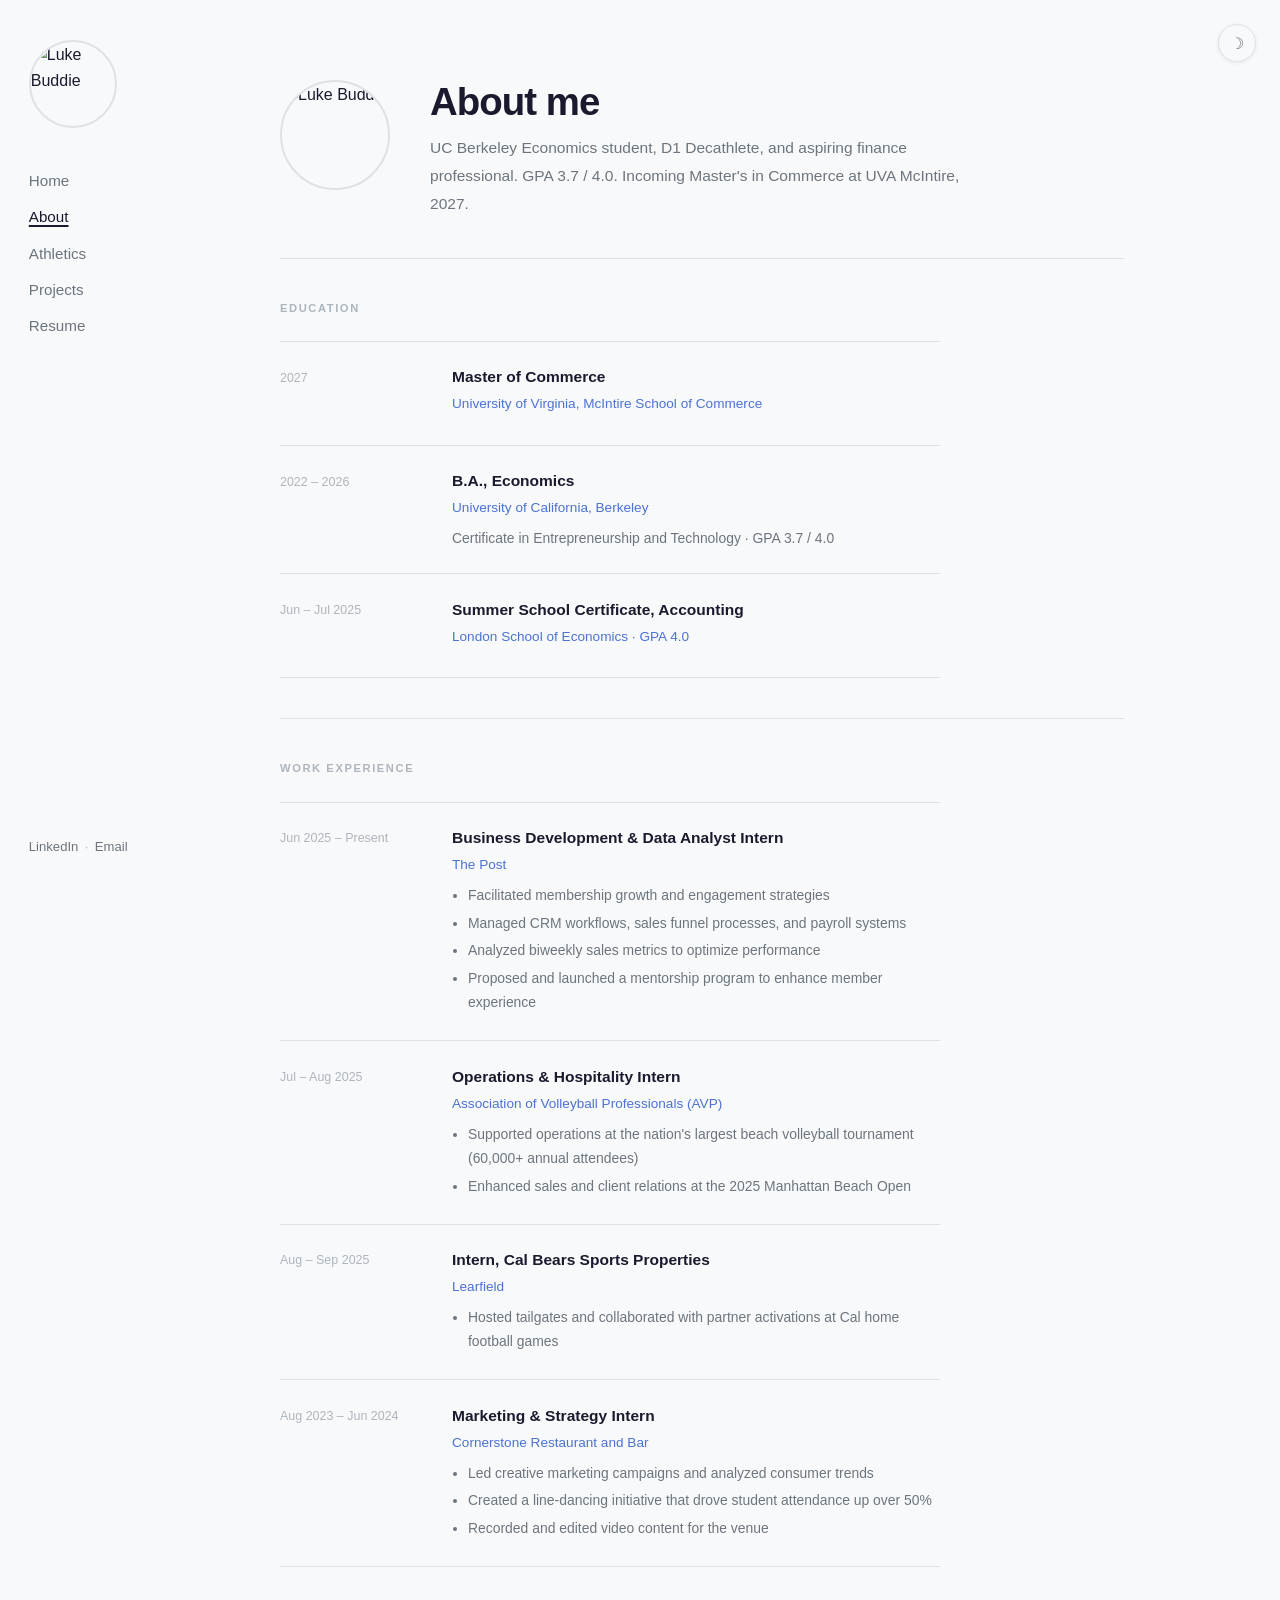
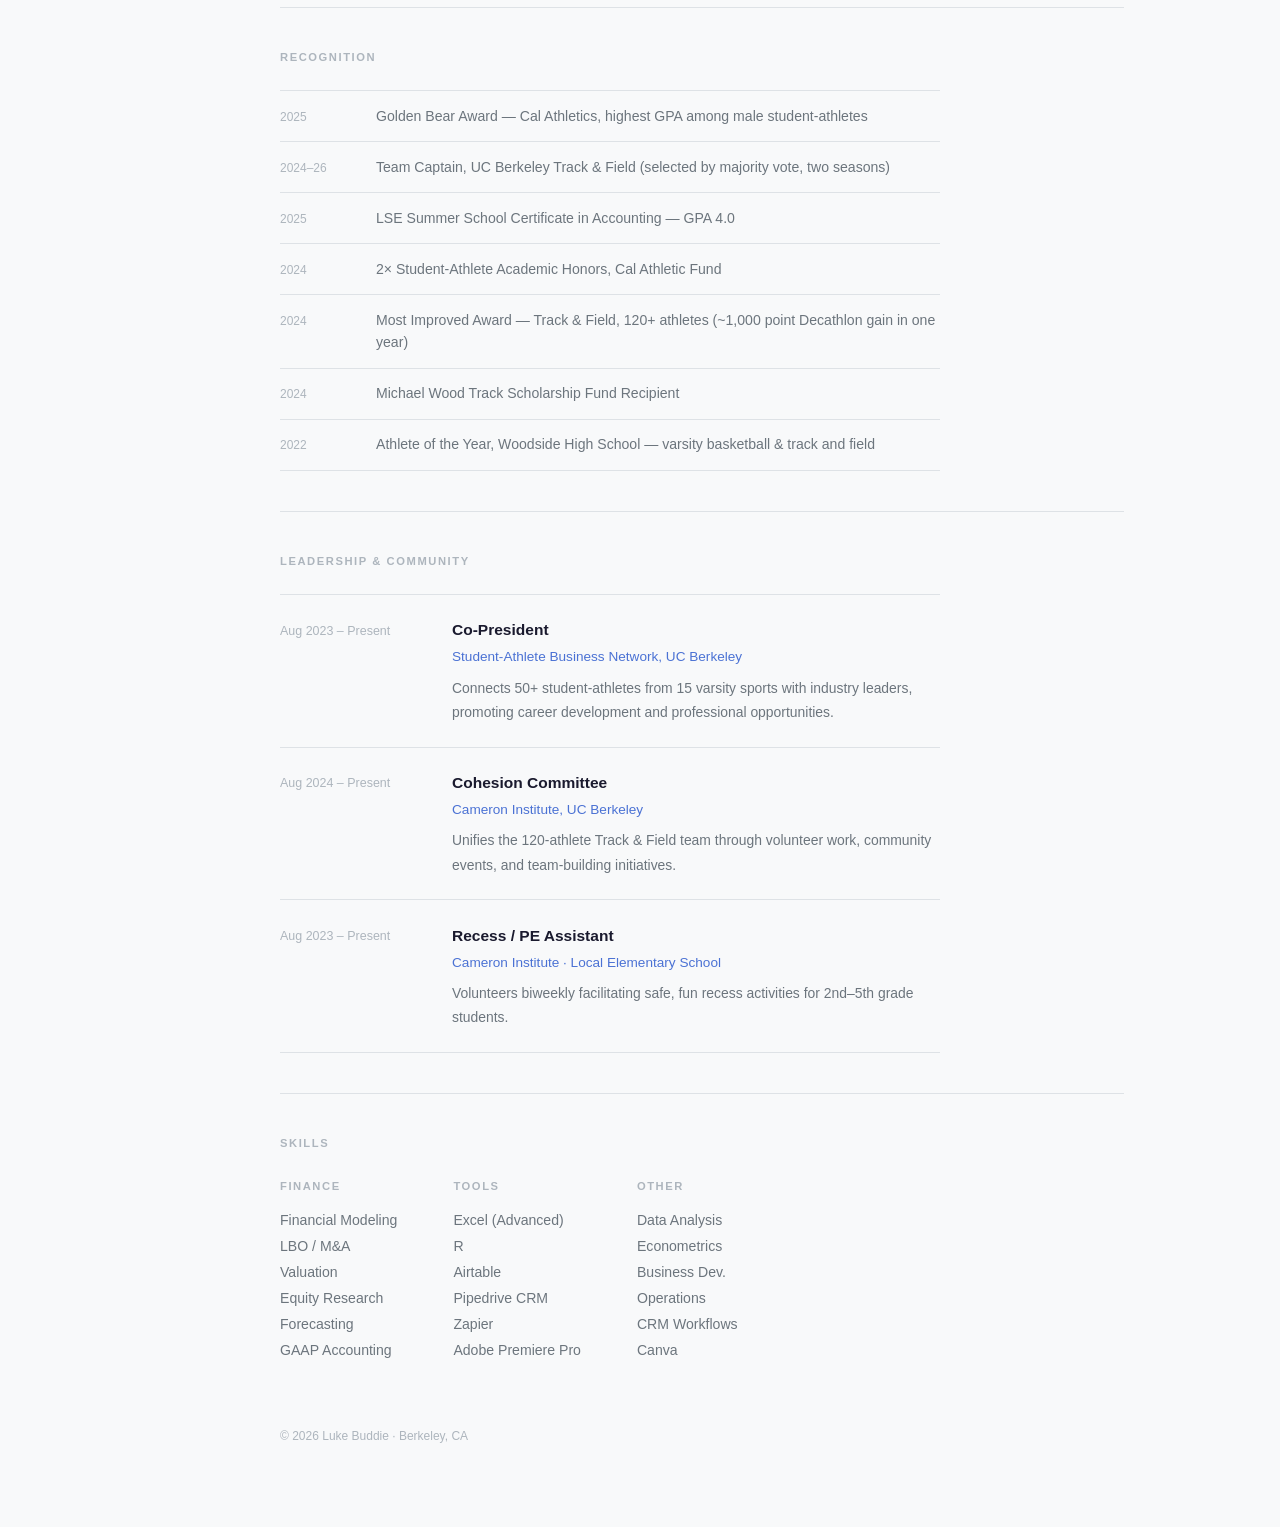
==== commit bf3d1aee: "Add files via upload" ====
--- a/about.html
+++ b/about.html
@@ -16,7 +16,8 @@
 <nav class="mobile-nav" id="mobile-nav">
     <a href="index.html">Home</a>
     <a href="about.html" class="active">About</a>
-    <a href="projects.html">Projects</a>
+    <a href="athletics.html">Athletics</a>
+        <a href="projects.html">Projects</a>
     <a href="resume.html">Resume</a>
     <a href="https://www.linkedin.com/in/lukebuddie/" target="_blank">LinkedIn ↗</a>
     <a href="mailto:lukebuddie04@gmail.com">Email</a>
@@ -27,6 +28,7 @@
     <nav class="sidebar-nav">
         <a href="index.html">Home</a>
         <a href="about.html" class="active">About</a>
+        <a href="athletics.html">Athletics</a>
         <a href="projects.html">Projects</a>
         <a href="resume.html">Resume</a>
     </nav>
--- a/style.css
+++ b/style.css
@@ -1,21 +1,24 @@
-@import url('https://fonts.googleapis.com/css2?family=Outfit:wght@300;400;500;700;800&display=swap');
-
-/* ── Reset ── */
-*, *::before, *::after { box-sizing: border-box; margin: 0; padding: 0; }
-
-/* ── Tokens ── */
+/* ── San Francisco / System font ── */
 :root {
+    --font: -apple-system, BlinkMacSystemFont, 'SF Pro Display', 'SF Pro Text',
+            'Helvetica Neue', Arial, sans-serif;
+
     --bg:           #f8f9fa;
     --sidebar-bg:   #f8f9fa;
     --text:         #1a1a2e;
     --muted:        #6c757d;
     --light:        #adb5bd;
     --border:       #dee2e6;
+
+    /* Blue used for non-name accents, buttons, links */
     --blue:         #4b72d4;
     --blue-hover:   #3a5eb8;
-    --btn-bg:       transparent;
-
-    --font:         'Outfit', system-ui, sans-serif;
+
+    /* Name gradient colours */
+    --grad-start:   #6b8fe8;
+    --grad-mid:     #8b68d8;
+    --grad-end:     #4b68d4;
+
     --sidebar-w:    200px;
     --ease:         cubic-bezier(0.25, 0.46, 0.45, 0.94);
 }
@@ -29,8 +32,13 @@
     --border:       #2d3039;
     --blue:         #6b93f0;
     --blue-hover:   #849cf5;
-}
-
+    --grad-start:   #7b9ff8;
+    --grad-mid:     #a07ae8;
+    --grad-end:     #6b88f0;
+}
+
+/* ── Reset ── */
+*, *::before, *::after { box-sizing: border-box; margin: 0; padding: 0; }
 html { scroll-behavior: smooth; }
 
 body {
@@ -39,45 +47,45 @@
     font-family: var(--font);
     font-weight: 400;
     font-size: 1rem;
-    line-height: 1.6;
+    line-height: 1.65;
     min-height: 100vh;
     transition: background 0.3s, color 0.3s;
 }
 
 ::selection { background: var(--blue); color: #fff; }
-
-/* ── Scrollbar ── */
 ::-webkit-scrollbar { width: 4px; }
 ::-webkit-scrollbar-track { background: var(--bg); }
 ::-webkit-scrollbar-thumb { background: var(--border); border-radius: 4px; }
 
 /* ============================================
+   GRADIENT NAME
+   ============================================ */
+.name-gradient {
+    background: linear-gradient(135deg, var(--grad-start) 0%, var(--grad-mid) 45%, var(--grad-end) 100%);
+    -webkit-background-clip: text;
+    -webkit-text-fill-color: transparent;
+    background-clip: text;
+}
+
+/* ============================================
    DARK MODE TOGGLE
    ============================================ */
 .theme-toggle {
     position: fixed;
-    top: 1.5rem;
-    right: 1.5rem;
+    top: 1.5rem; right: 1.5rem;
     z-index: 200;
     background: var(--bg);
     border: 1px solid var(--border);
     color: var(--muted);
-    width: 38px;
-    height: 38px;
+    width: 38px; height: 38px;
     border-radius: 50%;
     cursor: pointer;
-    display: flex;
-    align-items: center;
-    justify-content: center;
+    display: flex; align-items: center; justify-content: center;
     font-size: 1rem;
     transition: all 0.3s;
     box-shadow: 0 1px 4px rgba(0,0,0,0.08);
 }
-
-.theme-toggle:hover {
-    color: var(--text);
-    border-color: var(--text);
-}
+.theme-toggle:hover { color: var(--text); border-color: var(--text); }
 
 /* ============================================
    SIDEBAR
@@ -88,17 +96,13 @@
     width: var(--sidebar-w);
     background: var(--sidebar-bg);
     padding: 2.5rem 1.8rem;
-    display: flex;
-    flex-direction: column;
-    gap: 0;
+    display: flex; flex-direction: column;
     z-index: 50;
     transition: background 0.3s;
 }
 
-/* Circular photo */
 .sidebar-photo {
-    width: 88px;
-    height: 88px;
+    width: 88px; height: 88px;
     border-radius: 50%;
     object-fit: cover;
     object-position: center 8%;
@@ -107,60 +111,35 @@
     transition: border-color 0.3s;
 }
 
-/* Nav */
-.sidebar-nav {
-    display: flex;
-    flex-direction: column;
-    gap: 0.1rem;
-    flex: 1;
-}
+.sidebar-nav { display: flex; flex-direction: column; gap: 0.1rem; flex: 1; }
 
 .sidebar-nav a {
-    font-size: 0.95rem;
-    font-weight: 400;
+    font-size: 0.95rem; font-weight: 400;
     color: var(--muted);
     text-decoration: none;
     padding: 0.3rem 0;
     transition: color 0.2s;
     display: inline-block;
 }
-
 .sidebar-nav a:hover { color: var(--text); }
-
 .sidebar-nav a.active {
-    color: var(--text);
-    font-weight: 500;
+    color: var(--text); font-weight: 500;
     text-decoration: underline;
     text-underline-offset: 3px;
     text-decoration-thickness: 1.5px;
 }
 
-/* Social links at bottom */
 .sidebar-social {
-    font-size: 0.82rem;
-    color: var(--muted);
-    display: flex;
-    flex-wrap: wrap;
-    gap: 0.25rem 0;
-    align-items: center;
-    line-height: 1.8;
-}
-
-.sidebar-social a {
-    color: var(--muted);
-    text-decoration: none;
-    transition: color 0.2s;
-}
-
+    font-size: 0.82rem; color: var(--muted);
+    display: flex; flex-wrap: wrap; gap: 0;
+    align-items: center; line-height: 2;
+}
+.sidebar-social a { color: var(--muted); text-decoration: none; transition: color 0.2s; }
 .sidebar-social a:hover { color: var(--text); }
-
-.sidebar-social .dot {
-    margin: 0 0.4rem;
-    color: var(--light);
-}
-
-/* ============================================
-   MAIN CONTENT
+.sidebar-social .dot { margin: 0 0.4rem; color: var(--light); }
+
+/* ============================================
+   MAIN
    ============================================ */
 .main {
     margin-left: var(--sidebar-w);
@@ -169,481 +148,412 @@
     min-height: 100vh;
 }
 
-/* ── Home page ── */
+/* ── Greeting + Sports animation ── */
+.greeting-wrap {
+    position: relative;
+    display: inline-block;
+    margin-bottom: 1rem;
+}
+
 .greeting {
-    font-size: 1.05rem;
-    font-weight: 500;
+    font-size: 1.05rem; font-weight: 500;
     color: var(--blue);
-    margin-bottom: 1rem;
     letter-spacing: 0.01em;
-}
-
+    position: relative;
+    z-index: 1;
+}
+
+/* Sports stage sits directly over the greeting */
+.sport-stage {
+    position: absolute;
+    top: -8px; left: -20px; right: -20px;
+    height: calc(100% + 16px);
+    pointer-events: none;
+    overflow: visible;
+}
+
+.sport-item {
+    position: absolute;
+    font-size: 1.4rem;
+    line-height: 1;
+    top: 50%;
+    transform: translateY(-50%);
+    opacity: 0;
+}
+
+/* Basketball — parabolic bounce left → right */
+@keyframes bball {
+    0%   { left: -30px; top: 80%; opacity: 0; }
+    5%   { opacity: 1; }
+    20%  { left: 20%;  top: -20%; }
+    40%  { left: 38%;  top: 80%; }
+    60%  { left: 62%;  top: -10%; }
+    80%  { left: 80%;  top: 70%; }
+    95%  { opacity: 1; }
+    100% { left: 115%; top: 80%; opacity: 0; }
+}
+
+/* Runner — sprints left → right */
+@keyframes runner {
+    0%   { left: -30px; opacity: 0; }
+    8%   { opacity: 1; }
+    92%  { opacity: 1; }
+    100% { left: 115%; opacity: 0; }
+}
+
+/* Volleyball — comes from above, spikes down with spin */
+@keyframes vball {
+    0%   { left: 30%; top: -200%; opacity: 0; transform: rotate(0deg); }
+    10%  { opacity: 1; }
+    55%  { left: 42%; top: 120%; opacity: 1; transform: rotate(280deg); }
+    70%  { left: 44%; top: 60%; opacity: 1; transform: rotate(320deg); }
+    85%  { left: 48%; top: 100%; opacity: 1; transform: rotate(360deg); }
+    100% { left: 50%; top: 140%; opacity: 0; transform: rotate(380deg); }
+}
+
+.sport-item.basketball { animation: bball 2s ease-in-out forwards; }
+.sport-item.runner     { animation: runner 1.8s linear forwards; }
+.sport-item.volleyball { animation: vball 2s ease-in forwards; }
+
+/* ── Headline ── */
 .headline {
     font-size: clamp(2.2rem, 4.5vw, 3.6rem);
     font-weight: 800;
     line-height: 1.15;
     color: var(--text);
     margin-bottom: 2rem;
-    letter-spacing: -0.02em;
+    letter-spacing: -0.025em;
     max-width: 720px;
 }
 
-.headline .name {
-    color: var(--blue);
-}
-
-/* CTA pill buttons */
-.cta-row {
-    display: flex;
-    gap: 1rem;
-    flex-wrap: wrap;
-    margin-bottom: 3.5rem;
-}
+/* ── CTA pills ── */
+.cta-row { display: flex; gap: 1rem; flex-wrap: wrap; margin-bottom: 3.5rem; }
 
 .btn-pill {
-    display: inline-flex;
-    align-items: center;
-    gap: 0.5rem;
+    display: inline-flex; align-items: center; gap: 0.5rem;
     font-family: var(--font);
-    font-size: 0.9rem;
-    font-weight: 500;
+    font-size: 0.9rem; font-weight: 500;
     padding: 0.65rem 1.3rem;
     border-radius: 999px;
-    text-decoration: none;
-    cursor: pointer;
+    text-decoration: none; cursor: pointer;
     transition: all 0.25s var(--ease);
     white-space: nowrap;
 }
-
 .btn-pill-blue {
     color: var(--blue);
     border: 1.8px solid var(--blue);
     background: transparent;
 }
-
-.btn-pill-blue:hover {
-    background: var(--blue);
-    color: #fff;
-}
-
+.btn-pill-blue:hover { background: var(--blue); color: #fff; }
 .btn-pill-dark {
     color: var(--text);
     border: 1.8px solid var(--text);
     background: transparent;
 }
-
-.btn-pill-dark:hover {
-    background: var(--text);
-    color: var(--bg);
-}
-
-.btn-icon {
-    width: 18px;
-    height: 18px;
-    flex-shrink: 0;
-}
-
-/* Body paragraphs */
-.body-section {
-    max-width: 660px;
-}
-
+.btn-pill-dark:hover { background: var(--text); color: var(--bg); }
+.btn-icon { width: 18px; height: 18px; flex-shrink: 0; }
+
+/* ── Body text ── */
+.body-section { max-width: 660px; }
 .body-section p {
-    font-size: 1rem;
-    color: var(--muted);
-    line-height: 1.8;
-    margin-bottom: 1.1rem;
-    font-weight: 300;
-}
-
-.body-section p strong {
-    color: var(--text);
-    font-weight: 500;
-}
-
+    font-size: 1rem; color: var(--muted);
+    line-height: 1.8; margin-bottom: 1.1rem; font-weight: 300;
+}
+.body-section p strong { color: var(--text); font-weight: 500; }
 .body-section a {
-    color: var(--blue);
-    text-decoration: none;
-    border-bottom: 1px solid transparent;
-    transition: border-color 0.2s;
-}
-
-.body-section a:hover {
-    border-bottom-color: var(--blue);
-}
-
-/* ── Divider ── */
-hr {
-    border: none;
-    border-top: 1px solid var(--border);
-    margin: 2.5rem 0;
-}
-
-/* ── Section label ── */
+    color: var(--blue); text-decoration: none;
+    border-bottom: 1px solid transparent; transition: border-color 0.2s;
+}
+.body-section a:hover { border-bottom-color: var(--blue); }
+
+hr { border: none; border-top: 1px solid var(--border); margin: 2.5rem 0; }
+
 .section-label {
-    font-size: 0.7rem;
-    font-weight: 600;
-    letter-spacing: 0.14em;
-    text-transform: uppercase;
-    color: var(--light);
-    margin-bottom: 1.5rem;
-    display: block;
-}
-
-/* ── Page headline (inner pages) ── */
+    font-size: 0.7rem; font-weight: 600;
+    letter-spacing: 0.14em; text-transform: uppercase;
+    color: var(--light); margin-bottom: 1.5rem; display: block;
+}
+
 .page-headline {
     font-size: clamp(1.8rem, 3vw, 2.6rem);
-    font-weight: 800;
-    letter-spacing: -0.02em;
-    color: var(--text);
-    margin-bottom: 0.5rem;
-    line-height: 1.15;
+    font-weight: 800; letter-spacing: -0.025em;
+    color: var(--text); margin-bottom: 0.5rem; line-height: 1.15;
 }
 
 /* ============================================
    ABOUT PAGE
    ============================================ */
-.about-intro {
-    display: flex;
-    gap: 2.5rem;
-    align-items: flex-start;
-    margin-bottom: 0.5rem;
-    max-width: 680px;
-}
-
+.about-intro { display: flex; gap: 2.5rem; align-items: flex-start; margin-bottom: 0.5rem; max-width: 680px; }
 .about-photo {
-    width: 110px;
-    height: 110px;
-    border-radius: 50%;
-    object-fit: cover;
-    object-position: center 8%;
-    border: 2.5px solid var(--border);
-    flex-shrink: 0;
-    transition: border-color 0.3s;
-}
-
-.about-intro-text p {
-    font-size: 0.97rem;
-    color: var(--muted);
-    line-height: 1.8;
-    font-weight: 300;
-}
-
-/* Timeline entries */
+    width: 110px; height: 110px; border-radius: 50%;
+    object-fit: cover; object-position: center 8%;
+    border: 2.5px solid var(--border); flex-shrink: 0;
+}
+.about-intro-text p { font-size: 0.97rem; color: var(--muted); line-height: 1.8; font-weight: 300; }
+
 .entries { max-width: 660px; }
-
 .entry {
-    display: grid;
-    grid-template-columns: 140px 1fr;
-    gap: 0.5rem 2rem;
-    padding: 1.4rem 0;
+    display: grid; grid-template-columns: 140px 1fr;
+    gap: 0.5rem 2rem; padding: 1.4rem 0;
     border-top: 1px solid var(--border);
 }
-
 .entry:last-child { border-bottom: 1px solid var(--border); }
-
-.entry-date {
-    font-size: 0.78rem;
-    color: var(--light);
-    padding-top: 0.2rem;
-    line-height: 1.5;
-    font-weight: 400;
-}
-
-.entry-body h3 {
-    font-size: 0.97rem;
-    font-weight: 600;
-    color: var(--text);
-    margin-bottom: 0.15rem;
-    letter-spacing: -0.01em;
-}
-
-.entry-body .org {
-    font-size: 0.85rem;
-    color: var(--blue);
-    margin-bottom: 0.4rem;
-    font-weight: 400;
-}
-
-.entry-body p,
-.entry-body ul {
-    font-size: 0.87rem;
-    color: var(--muted);
-    line-height: 1.75;
-    font-weight: 300;
-}
-
+.entry-date { font-size: 0.78rem; color: var(--light); padding-top: 0.2rem; }
+.entry-body h3 { font-size: 0.97rem; font-weight: 600; color: var(--text); margin-bottom: 0.15rem; }
+.entry-body .org { font-size: 0.85rem; color: var(--blue); margin-bottom: 0.4rem; }
+.entry-body p, .entry-body ul { font-size: 0.87rem; color: var(--muted); line-height: 1.75; font-weight: 300; }
 .entry-body ul { padding-left: 1rem; margin-top: 0.3rem; }
 .entry-body ul li { margin-bottom: 0.2rem; }
 
-/* Award list */
 .award-list { list-style: none; max-width: 660px; }
-
 .award-list li {
+    display: grid; grid-template-columns: 72px 1fr;
+    gap: 1.5rem; padding: 0.85rem 0;
+    border-top: 1px solid var(--border); align-items: baseline;
+}
+.award-list li:last-child { border-bottom: 1px solid var(--border); }
+.award-year { font-size: 0.75rem; color: var(--light); }
+.award-text { font-size: 0.88rem; color: var(--muted); line-height: 1.6; font-weight: 300; }
+
+.skills-row { display: flex; gap: 3.5rem; max-width: 660px; flex-wrap: wrap; }
+.skill-group h4 {
+    font-size: 0.7rem; font-weight: 600;
+    letter-spacing: 0.14em; text-transform: uppercase;
+    color: var(--light); margin-bottom: 0.75rem;
+}
+.skill-group ul { list-style: none; }
+.skill-group li { font-size: 0.88rem; color: var(--muted); line-height: 1.85; font-weight: 300; }
+
+/* ============================================
+   PROJECTS PAGE
+   ============================================ */
+.projects-intro { max-width: 600px; margin-bottom: 2.5rem; }
+.projects-intro p { font-size: 0.97rem; color: var(--muted); line-height: 1.8; font-weight: 300; }
+
+.project-category { margin-bottom: 2.5rem; }
+.category-title {
+    font-size: 0.7rem; font-weight: 600;
+    letter-spacing: 0.14em; text-transform: uppercase;
+    color: var(--light); margin-bottom: 0.25rem;
+    display: flex; align-items: center; gap: 0.5rem;
+}
+
+.project-row {
+    display: grid; grid-template-columns: 1fr auto;
+    gap: 1rem 2rem; padding: 1.1rem 0;
+    border-top: 1px solid var(--border); align-items: start;
+}
+.project-row:last-child { border-bottom: 1px solid var(--border); }
+.project-info h3 { font-size: 0.97rem; font-weight: 500; color: var(--text); margin-bottom: 0.25rem; }
+.project-info p { font-size: 0.84rem; color: var(--muted); line-height: 1.65; max-width: 520px; font-weight: 300; }
+.project-tags { display: flex; flex-wrap: wrap; gap: 0.35rem; margin-top: 0.45rem; }
+.project-tags span {
+    font-size: 0.68rem; font-weight: 500;
+    color: var(--light); background: var(--border);
+    padding: 0.15rem 0.55rem; border-radius: 999px;
+}
+[data-theme="dark"] .project-tags span { background: #2d3039; }
+
+.project-link {
+    font-size: 0.8rem; font-weight: 400;
+    color: var(--muted); text-decoration: none;
+    white-space: nowrap; padding-top: 0.15rem;
+    transition: color 0.2s;
+}
+.project-link:hover { color: var(--blue); }
+
+/* ============================================
+   ATHLETICS PAGE
+   ============================================ */
+.athletics-hero {
     display: grid;
-    grid-template-columns: 72px 1fr;
-    gap: 1.5rem;
-    padding: 0.85rem 0;
-    border-top: 1px solid var(--border);
-    align-items: baseline;
-}
-
-.award-list li:last-child { border-bottom: 1px solid var(--border); }
-
-.award-year {
-    font-size: 0.75rem;
+    grid-template-columns: 1fr 1fr;
+    gap: 3rem;
+    align-items: start;
+    margin-bottom: 3rem;
+    max-width: 800px;
+}
+
+.athletics-eyebrow {
+    font-size: 0.68rem; font-weight: 700;
+    letter-spacing: 0.2em; text-transform: uppercase;
+    color: var(--blue); margin-bottom: 0.7rem; display: block;
+}
+
+.athletics-headline {
+    font-size: clamp(2.2rem, 4vw, 3.2rem);
+    font-weight: 800; letter-spacing: -0.025em;
+    color: var(--text); line-height: 1.1;
+    margin-bottom: 1.2rem;
+}
+
+.tag-row { display: flex; flex-wrap: wrap; gap: 0.5rem; margin-bottom: 1.4rem; }
+
+.tag {
+    font-size: 0.75rem; font-weight: 600;
+    color: var(--text); border: 1.5px solid var(--text);
+    padding: 0.28rem 0.75rem; border-radius: 4px;
+    letter-spacing: 0.02em;
+}
+
+[data-theme="dark"] .tag { color: var(--muted); border-color: var(--muted); }
+
+.athletics-desc { font-size: 0.97rem; color: var(--muted); line-height: 1.8; font-weight: 300; max-width: 400px; }
+
+.athletics-photo-main {
+    width: 100%; aspect-ratio: 4/5;
+    object-fit: cover;
+    object-position: center top;
+    display: block;
+    transition: transform 0.6s var(--ease);
+}
+
+.athletics-photo-main:hover { transform: scale(1.02); }
+
+.athletics-photo-wrap {
+    overflow: hidden;
+    border-radius: 2px;
+}
+
+/* Two-col section */
+.athletics-split {
+    display: grid;
+    grid-template-columns: 1fr 1fr;
+    gap: 3rem;
+    align-items: start;
+    max-width: 800px;
+    margin-bottom: 3rem;
+}
+
+.split-headline {
+    font-size: clamp(1.6rem, 3vw, 2.4rem);
+    font-weight: 800; letter-spacing: -0.02em;
+    color: var(--text); line-height: 1.2;
+}
+
+.split-body p {
+    font-size: 0.93rem; color: var(--muted);
+    line-height: 1.85; font-weight: 300;
+    margin-bottom: 1rem;
+}
+
+/* Stats row */
+.stats-row {
+    display: flex; gap: 2.5rem; flex-wrap: wrap;
+    margin-bottom: 3rem;
+}
+
+.stat-item { min-width: 90px; }
+
+.stat-num {
+    font-size: 2.4rem; font-weight: 800;
+    letter-spacing: -0.03em; line-height: 1;
+    margin-bottom: 0.3rem;
+    background: linear-gradient(135deg, var(--grad-start), var(--grad-end));
+    -webkit-background-clip: text;
+    -webkit-text-fill-color: transparent;
+    background-clip: text;
+}
+
+.stat-label {
+    font-size: 0.75rem; font-weight: 500;
+    letter-spacing: 0.1em; text-transform: uppercase;
     color: var(--light);
-    font-weight: 400;
-}
-
-.award-text {
-    font-size: 0.88rem;
-    color: var(--muted);
-    line-height: 1.6;
-    font-weight: 300;
-}
-
-/* Skills */
-.skills-row {
-    display: flex;
-    gap: 3.5rem;
-    max-width: 660px;
-    flex-wrap: wrap;
-}
-
-.skill-group h4 {
-    font-size: 0.7rem;
-    font-weight: 600;
-    letter-spacing: 0.14em;
-    text-transform: uppercase;
-    color: var(--light);
-    margin-bottom: 0.75rem;
-}
-
-.skill-group ul { list-style: none; }
-
-.skill-group li {
-    font-size: 0.88rem;
-    color: var(--muted);
-    line-height: 1.85;
-    font-weight: 300;
-}
-
-/* ============================================
-   PROJECTS PAGE
-   ============================================ */
-.projects-intro {
-    max-width: 600px;
-    margin-bottom: 2.5rem;
-}
-
-.projects-intro p {
-    font-size: 0.97rem;
-    color: var(--muted);
-    line-height: 1.8;
-    font-weight: 300;
-}
-
-.project-category { margin-bottom: 2.5rem; }
-
-.category-title {
-    font-size: 0.7rem;
-    font-weight: 600;
-    letter-spacing: 0.14em;
-    text-transform: uppercase;
-    color: var(--light);
-    margin-bottom: 0.25rem;
-    display: flex;
-    align-items: center;
-    gap: 0.5rem;
-}
-
-.project-row {
+}
+
+/* Decathlon events grid */
+.decathlon-grid {
+    display: grid; grid-template-columns: repeat(5, 1fr);
+    gap: 0.8rem; max-width: 700px; margin-bottom: 3rem;
+}
+
+.event-card {
+    padding: 0.7rem 0.5rem;
+    border: 1px solid var(--border);
+    border-radius: 4px; text-align: center;
+    transition: border-color 0.25s, transform 0.25s var(--ease);
+}
+
+.event-card:hover {
+    border-color: var(--blue);
+    transform: translateY(-2px);
+}
+
+.event-day { font-size: 0.58rem; font-weight: 700; letter-spacing: 0.1em; text-transform: uppercase; color: var(--light); margin-bottom: 0.3rem; }
+.event-name { font-size: 0.8rem; font-weight: 500; color: var(--text); }
+
+/* Photo strip */
+.photo-strip {
     display: grid;
-    grid-template-columns: 1fr auto;
-    gap: 1rem 2rem;
-    padding: 1.1rem 0;
-    border-top: 1px solid var(--border);
-    align-items: start;
-}
-
-.project-row:last-child { border-bottom: 1px solid var(--border); }
-
-.project-info h3 {
-    font-size: 0.97rem;
-    font-weight: 500;
-    color: var(--text);
-    margin-bottom: 0.25rem;
-    letter-spacing: -0.01em;
-}
-
-.project-info p {
-    font-size: 0.84rem;
-    color: var(--muted);
-    line-height: 1.65;
-    max-width: 520px;
-    font-weight: 300;
-}
-
-.project-tags {
-    display: flex;
-    flex-wrap: wrap;
-    gap: 0.35rem;
-    margin-top: 0.45rem;
-}
-
-.project-tags span {
-    font-size: 0.68rem;
-    font-weight: 500;
-    color: var(--light);
-    background: var(--border);
-    padding: 0.15rem 0.55rem;
-    border-radius: 999px;
-    letter-spacing: 0.03em;
-}
-
-[data-theme="dark"] .project-tags span {
-    background: #2d3039;
-}
-
-.project-download {
-    font-size: 0.8rem;
-    font-weight: 400;
-    color: var(--muted);
-    text-decoration: none;
-    white-space: nowrap;
-    padding-top: 0.15rem;
-    transition: color 0.2s;
-}
-
-.project-download:hover { color: var(--blue); }
-
-/* ============================================
-   RESUME PAGE — QUIRKY REVEAL
-   ============================================ */
-.resume-reveal {
-    min-height: 70vh;
-    display: flex;
-    flex-direction: column;
-    justify-content: center;
-    max-width: 640px;
-}
-
-.resume-reveal .greeting { margin-bottom: 0.5rem; }
-
-.resume-reveal .headline {
-    font-size: clamp(2rem, 4vw, 3.2rem);
-    margin-bottom: 1.5rem;
-}
-
-.typewriter-wrap {
-    font-size: 1rem;
-    color: var(--muted);
-    font-weight: 300;
-    margin-bottom: 2.5rem;
-    min-height: 1.8rem;
-}
-
-#typewriter-text::after {
-    content: '|';
-    animation: blink 0.8s step-end infinite;
-    color: var(--blue);
-    margin-left: 1px;
-}
-
-@keyframes blink {
-    50% { opacity: 0; }
-}
-
-.resume-actions {
-    display: flex;
-    gap: 1rem;
-    flex-wrap: wrap;
-    opacity: 0;
-    transform: translateY(12px);
-    transition: opacity 0.6s var(--ease), transform 0.6s var(--ease);
-}
-
-.resume-actions.show {
-    opacity: 1;
-    transform: translateY(0);
-}
-
-.resume-note {
-    margin-top: 2rem;
-    font-size: 0.82rem;
-    color: var(--light);
-    font-weight: 300;
-    opacity: 0;
-    transition: opacity 0.5s 0.3s;
-}
-
+    grid-template-columns: repeat(3, 1fr);
+    gap: 0.8rem;
+    max-width: 800px;
+    margin-bottom: 3rem;
+}
+
+.photo-strip-item {
+    overflow: hidden; border-radius: 2px; aspect-ratio: 3/4;
+    position: relative;
+}
+
+.photo-strip-item img {
+    width: 100%; height: 100%;
+    object-fit: cover; object-position: center top;
+    transition: transform 0.5s var(--ease);
+    display: block;
+}
+
+.photo-strip-item:hover img { transform: scale(1.05); }
+
+/* ============================================
+   RESUME PAGE
+   ============================================ */
+.resume-reveal { min-height: 70vh; display: flex; flex-direction: column; justify-content: center; max-width: 640px; }
+.typewriter-wrap { font-size: 1rem; color: var(--muted); font-weight: 300; margin-bottom: 2.5rem; min-height: 1.8rem; }
+#typewriter-text::after { content: '|'; animation: blink 0.8s step-end infinite; color: var(--blue); margin-left: 1px; }
+@keyframes blink { 50% { opacity: 0; } }
+
+.resume-actions { display: flex; gap: 1rem; flex-wrap: wrap; opacity: 0; transform: translateY(12px); transition: opacity 0.6s var(--ease), transform 0.6s var(--ease); }
+.resume-actions.show { opacity: 1; transform: translateY(0); }
+.resume-note { margin-top: 2rem; font-size: 0.82rem; color: var(--light); font-weight: 300; opacity: 0; transition: opacity 0.5s 0.3s; }
 .resume-note.show { opacity: 1; }
 
 /* ── Footer ── */
-.page-footer {
-    margin-top: 4rem;
-    font-size: 0.75rem;
-    color: var(--light);
-    font-weight: 300;
-}
+.page-footer { margin-top: 4rem; font-size: 0.75rem; color: var(--light); font-weight: 300; }
+
+/* ============================================
+   SCROLL REVEAL
+   ============================================ */
+.reveal {
+    opacity: 0; transform: translateY(20px);
+    transition: opacity 0.7s var(--ease), transform 0.7s var(--ease);
+}
+.reveal.visible { opacity: 1; transform: translateY(0); }
 
 /* ============================================
    MOBILE
    ============================================ */
 .mobile-header {
-    display: none;
-    position: fixed;
-    top: 0; left: 0; right: 0;
-    z-index: 100;
-    background: var(--bg);
-    border-bottom: 1px solid var(--border);
+    display: none; position: fixed;
+    top: 0; left: 0; right: 0; z-index: 100;
+    background: var(--bg); border-bottom: 1px solid var(--border);
     padding: 1rem 1.5rem;
-    justify-content: space-between;
-    align-items: center;
+    justify-content: space-between; align-items: center;
     transition: background 0.3s;
 }
-
-.mobile-header .name {
-    font-size: 0.95rem;
-    font-weight: 700;
-    color: var(--text);
-    text-decoration: none;
-}
-
-.mobile-menu-btn {
-    background: none;
-    border: none;
-    color: var(--text);
-    font-size: 1.1rem;
-    cursor: pointer;
-    padding: 0.2rem 0.4rem;
-}
+.mobile-header .name { font-size: 0.95rem; font-weight: 700; color: var(--text); text-decoration: none; }
+.mobile-menu-btn { background: none; border: none; color: var(--text); font-size: 1.1rem; cursor: pointer; padding: 0.2rem 0.4rem; }
 
 .mobile-nav {
-    display: none;
-    position: fixed;
+    display: none; position: fixed;
     top: 53px; left: 0; right: 0;
-    background: var(--bg);
-    border-bottom: 1px solid var(--border);
-    padding: 1rem 1.5rem 1.5rem;
-    z-index: 99;
-    flex-direction: column;
-    gap: 0.5rem;
-}
-
+    background: var(--bg); border-bottom: 1px solid var(--border);
+    padding: 1rem 1.5rem 1.5rem; z-index: 99;
+    flex-direction: column; gap: 0.5rem;
+}
 .mobile-nav.open { display: flex; }
-
-.mobile-nav a {
-    font-size: 0.95rem;
-    color: var(--muted);
-    text-decoration: none;
-    padding: 0.3rem 0;
-    transition: color 0.2s;
-}
-
-.mobile-nav a.active,
-.mobile-nav a:hover { color: var(--text); }
+.mobile-nav a { font-size: 0.95rem; color: var(--muted); text-decoration: none; padding: 0.3rem 0; transition: color 0.2s; }
+.mobile-nav a.active, .mobile-nav a:hover { color: var(--text); }
 
 @media (max-width: 860px) {
     .sidebar { display: none; }
@@ -651,12 +561,17 @@
     .main { margin-left: 0; padding: 5.5rem 1.8rem 4rem; max-width: 100%; }
     .headline { font-size: clamp(1.9rem, 7vw, 2.8rem); }
     .entry { grid-template-columns: 1fr; gap: 0.2rem; }
-    .project-row { grid-template-columns: 1fr; }
-    .project-download { padding-top: 0; }
     .about-intro { flex-direction: column; gap: 1.2rem; }
     .skills-row { gap: 2rem; }
-}
-
+    .project-row { grid-template-columns: 1fr; }
+    .athletics-hero { grid-template-columns: 1fr; }
+    .athletics-split { grid-template-columns: 1fr; }
+    .decathlon-grid { grid-template-columns: repeat(3, 1fr); }
+    .photo-strip { grid-template-columns: 1fr 1fr; }
+    .stats-row { gap: 1.8rem; }
+}
 @media (max-width: 480px) {
     .cta-row { flex-direction: column; align-items: flex-start; }
-}
+    .decathlon-grid { grid-template-columns: repeat(2, 1fr); }
+    .photo-strip { grid-template-columns: 1fr; }
+}
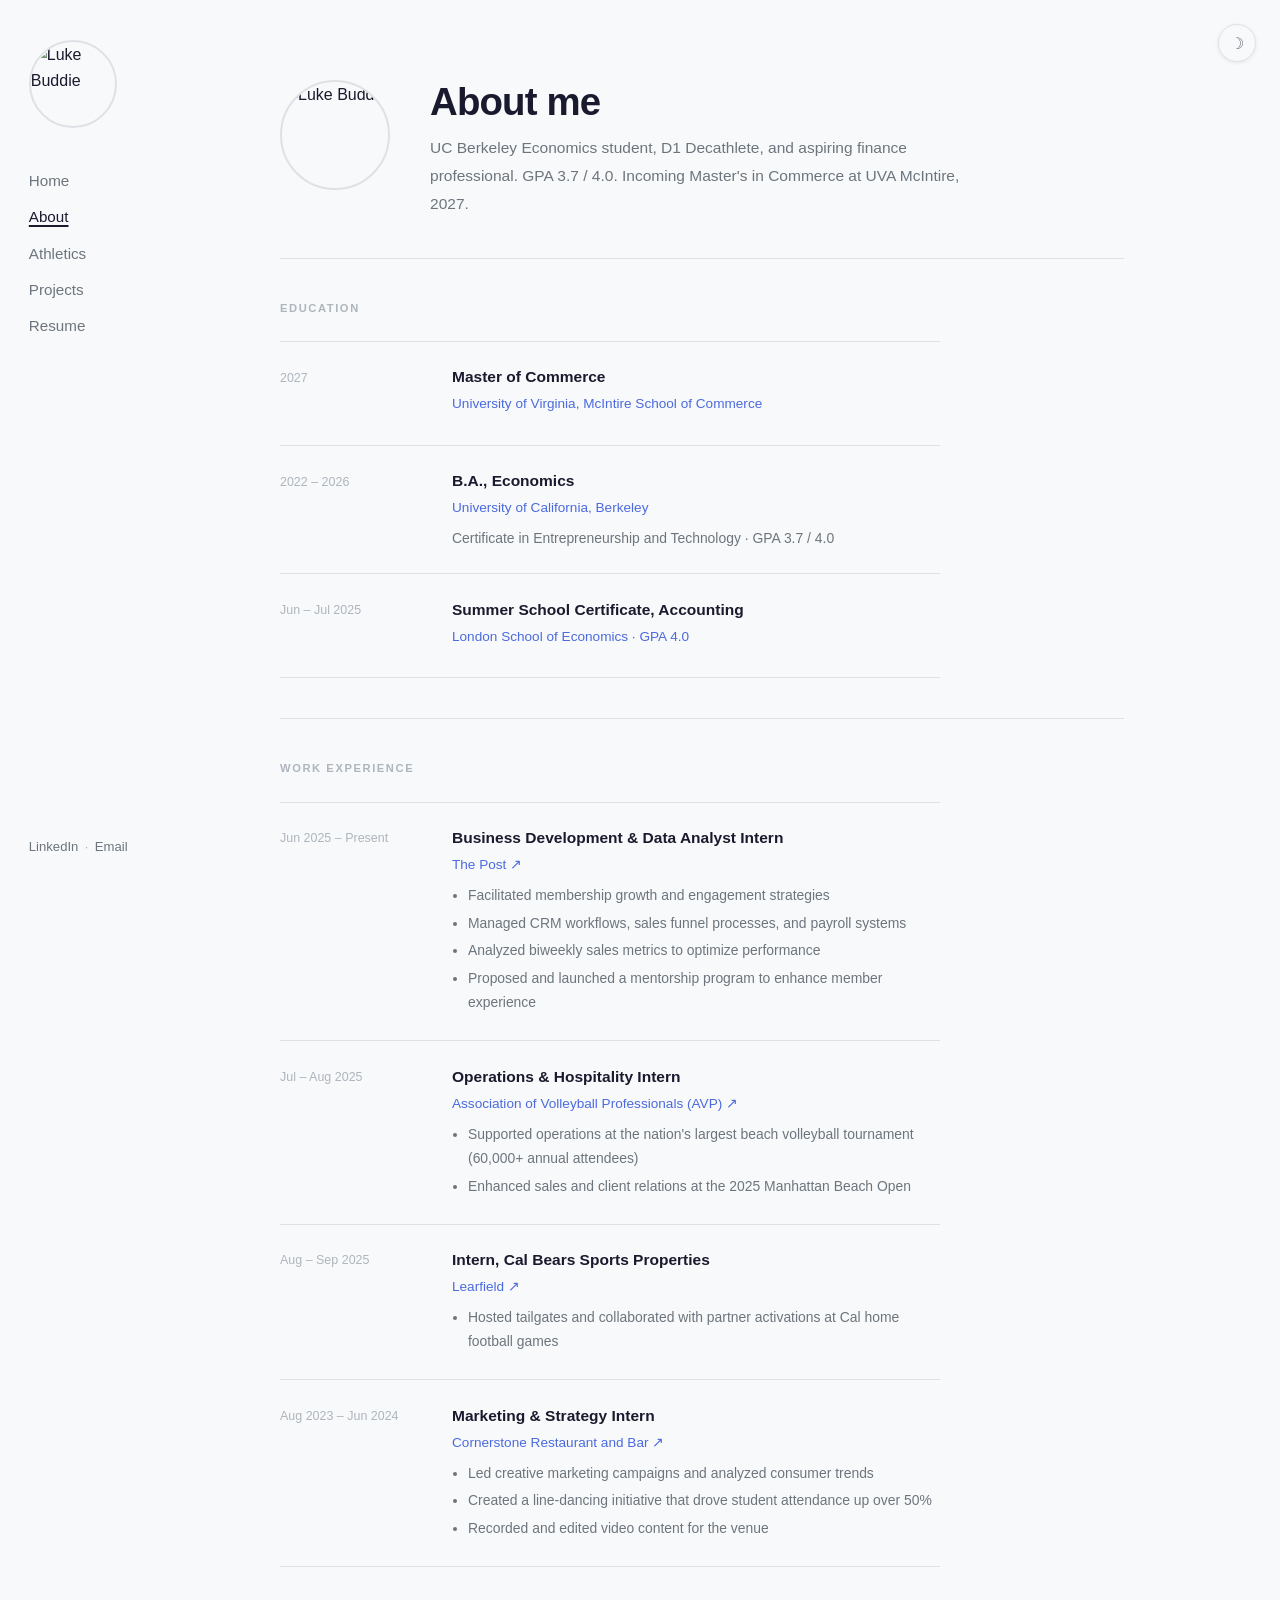
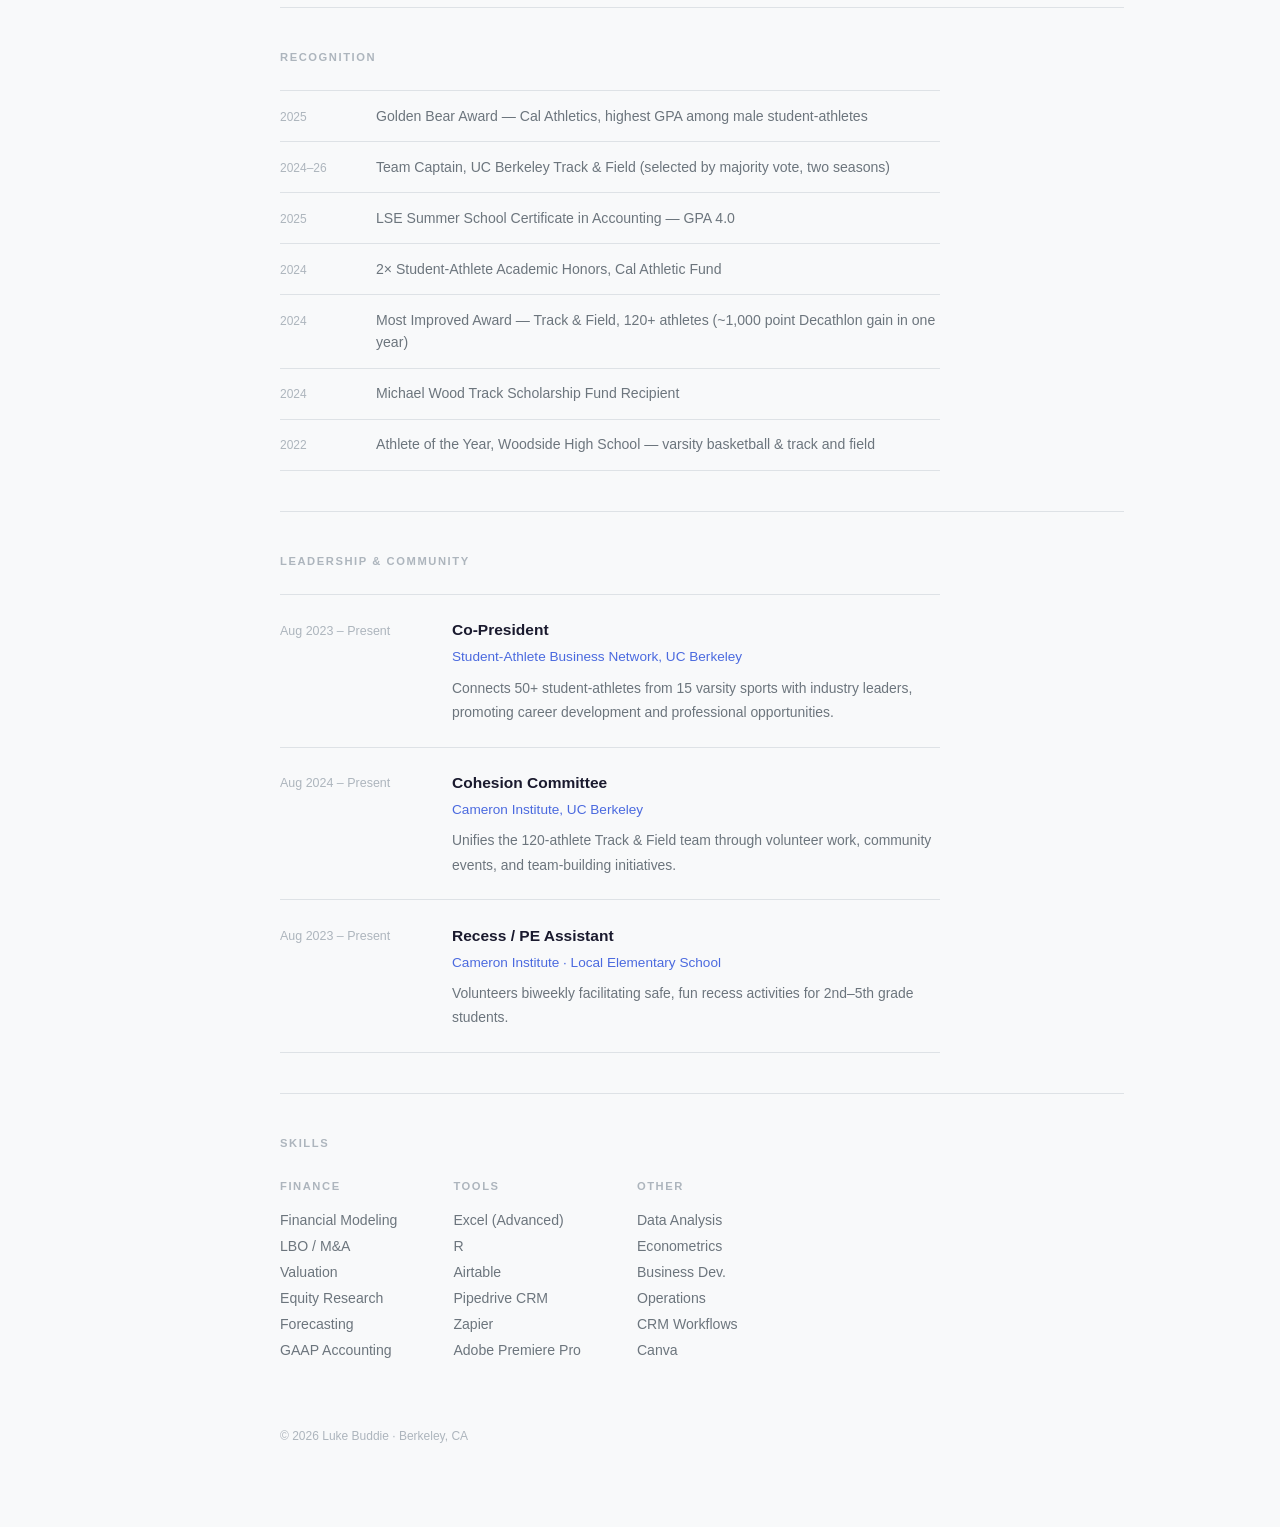
==== commit 088e5bf7: "Add files via upload" ====
--- a/about.html
+++ b/about.html
@@ -87,7 +87,7 @@
             <div class="entry-date">Jun 2025 – Present</div>
             <div class="entry-body">
                 <h3>Business Development &amp; Data Analyst Intern</h3>
-                <p class="org">The Post</p>
+                <p class="org"><a href="https://www.thepost.co/" target="_blank">The Post ↗</a></p>
                 <ul>
                     <li>Facilitated membership growth and engagement strategies</li>
                     <li>Managed CRM workflows, sales funnel processes, and payroll systems</li>
@@ -100,7 +100,7 @@
             <div class="entry-date">Jul – Aug 2025</div>
             <div class="entry-body">
                 <h3>Operations &amp; Hospitality Intern</h3>
-                <p class="org">Association of Volleyball Professionals (AVP)</p>
+                <p class="org"><a href="https://avp.com/" target="_blank">Association of Volleyball Professionals (AVP) ↗</a></p>
                 <ul>
                     <li>Supported operations at the nation's largest beach volleyball tournament (60,000+ annual attendees)</li>
                     <li>Enhanced sales and client relations at the 2025 Manhattan Beach Open</li>
@@ -111,7 +111,7 @@
             <div class="entry-date">Aug – Sep 2025</div>
             <div class="entry-body">
                 <h3>Intern, Cal Bears Sports Properties</h3>
-                <p class="org">Learfield</p>
+                <p class="org"><a href="https://www.learfield.com/" target="_blank">Learfield ↗</a></p>
                 <ul>
                     <li>Hosted tailgates and collaborated with partner activations at Cal home football games</li>
                 </ul>
@@ -121,7 +121,7 @@
             <div class="entry-date">Aug 2023 – Jun 2024</div>
             <div class="entry-body">
                 <h3>Marketing &amp; Strategy Intern</h3>
-                <p class="org">Cornerstone Restaurant and Bar</p>
+                <p class="org"><a href="https://cornerstoneberkeley.com/" target="_blank">Cornerstone Restaurant and Bar ↗</a></p>
                 <ul>
                     <li>Led creative marketing campaigns and analyzed consumer trends</li>
                     <li>Created a line-dancing initiative that drove student attendance up over 50%</li>
--- a/style.css
+++ b/style.css
@@ -3,38 +3,36 @@
     --font: -apple-system, BlinkMacSystemFont, 'SF Pro Display', 'SF Pro Text',
             'Helvetica Neue', Arial, sans-serif;
 
-    --bg:           #f8f9fa;
-    --sidebar-bg:   #f8f9fa;
-    --text:         #1a1a2e;
-    --muted:        #6c757d;
-    --light:        #adb5bd;
-    --border:       #dee2e6;
-
-    /* Blue used for non-name accents, buttons, links */
-    --blue:         #4b72d4;
-    --blue-hover:   #3a5eb8;
-
-    /* Name gradient colours */
-    --grad-start:   #6b8fe8;
-    --grad-mid:     #8b68d8;
-    --grad-end:     #4b68d4;
-
-    --sidebar-w:    200px;
-    --ease:         cubic-bezier(0.25, 0.46, 0.45, 0.94);
+    --bg:         #f8f9fa;
+    --sidebar-bg: #f8f9fa;
+    --text:       #1a1a2e;
+    --muted:      #6c757d;
+    --light:      #adb5bd;
+    --border:     #dee2e6;
+    --blue:       #4b6adf;
+    --blue-hover: #3a58c8;
+
+    /* Exact gradient from screenshot: periwinkle → deeper navy-blue */
+    --grad-start: #7B8AF0;
+    --grad-mid:   #5B72E8;
+    --grad-end:   #4460D4;
+
+    --sidebar-w:  200px;
+    --ease:       cubic-bezier(0.25, 0.46, 0.45, 0.94);
 }
 
 [data-theme="dark"] {
-    --bg:           #111318;
-    --sidebar-bg:   #111318;
-    --text:         #e4e6eb;
-    --muted:        #9ba3af;
-    --light:        #6b7280;
-    --border:       #2d3039;
-    --blue:         #6b93f0;
-    --blue-hover:   #849cf5;
-    --grad-start:   #7b9ff8;
-    --grad-mid:     #a07ae8;
-    --grad-end:     #6b88f0;
+    --bg:         #111318;
+    --sidebar-bg: #111318;
+    --text:       #e4e6eb;
+    --muted:      #9ba3af;
+    --light:      #6b7280;
+    --border:     #2d3039;
+    --blue:       #7B8AF0;
+    --blue-hover: #9BA4F8;
+    --grad-start: #8E9CF8;
+    --grad-mid:   #7080F0;
+    --grad-end:   #5870E0;
 }
 
 /* ── Reset ── */
@@ -58,10 +56,10 @@
 ::-webkit-scrollbar-thumb { background: var(--border); border-radius: 4px; }
 
 /* ============================================
-   GRADIENT NAME
+   GRADIENT  (name, Decathlon, key words)
    ============================================ */
 .name-gradient {
-    background: linear-gradient(135deg, var(--grad-start) 0%, var(--grad-mid) 45%, var(--grad-end) 100%);
+    background: linear-gradient(to right, var(--grad-start), var(--grad-mid), var(--grad-end));
     -webkit-background-clip: text;
     -webkit-text-fill-color: transparent;
     background-clip: text;
@@ -71,18 +69,11 @@
    DARK MODE TOGGLE
    ============================================ */
 .theme-toggle {
-    position: fixed;
-    top: 1.5rem; right: 1.5rem;
-    z-index: 200;
-    background: var(--bg);
-    border: 1px solid var(--border);
-    color: var(--muted);
-    width: 38px; height: 38px;
-    border-radius: 50%;
-    cursor: pointer;
+    position: fixed; top: 1.5rem; right: 1.5rem; z-index: 200;
+    background: var(--bg); border: 1px solid var(--border); color: var(--muted);
+    width: 38px; height: 38px; border-radius: 50%; cursor: pointer;
     display: flex; align-items: center; justify-content: center;
-    font-size: 1rem;
-    transition: all 0.3s;
+    font-size: 1rem; transition: all 0.3s;
     box-shadow: 0 1px 4px rgba(0,0,0,0.08);
 }
 .theme-toggle:hover { color: var(--text); border-color: var(--text); }
@@ -91,55 +82,39 @@
    SIDEBAR
    ============================================ */
 .sidebar {
-    position: fixed;
-    top: 0; left: 0; bottom: 0;
-    width: var(--sidebar-w);
-    background: var(--sidebar-bg);
-    padding: 2.5rem 1.8rem;
-    display: flex; flex-direction: column;
-    z-index: 50;
-    transition: background 0.3s;
+    position: fixed; top: 0; left: 0; bottom: 0; width: var(--sidebar-w);
+    background: var(--sidebar-bg); padding: 2.5rem 1.8rem;
+    display: flex; flex-direction: column; z-index: 50; transition: background 0.3s;
 }
 
 .sidebar-photo {
-    width: 88px; height: 88px;
-    border-radius: 50%;
-    object-fit: cover;
-    object-position: center 8%;
-    border: 2.5px solid var(--border);
-    margin-bottom: 2.2rem;
-    transition: border-color 0.3s;
+    width: 88px; height: 88px; border-radius: 50%;
+    object-fit: cover; object-position: center 18%;
+    border: 2.5px solid var(--border); margin-bottom: 2.2rem; transition: border-color 0.3s;
 }
 
 .sidebar-nav { display: flex; flex-direction: column; gap: 0.1rem; flex: 1; }
 
 .sidebar-nav a {
-    font-size: 0.95rem; font-weight: 400;
-    color: var(--muted);
-    text-decoration: none;
-    padding: 0.3rem 0;
-    transition: color 0.2s;
-    display: inline-block;
+    font-size: 0.95rem; font-weight: 400; color: var(--muted);
+    text-decoration: none; padding: 0.3rem 0; transition: color 0.2s; display: inline-block;
 }
 .sidebar-nav a:hover { color: var(--text); }
 .sidebar-nav a.active {
     color: var(--text); font-weight: 500;
-    text-decoration: underline;
-    text-underline-offset: 3px;
-    text-decoration-thickness: 1.5px;
+    text-decoration: underline; text-underline-offset: 3px; text-decoration-thickness: 1.5px;
 }
 
 .sidebar-social {
     font-size: 0.82rem; color: var(--muted);
-    display: flex; flex-wrap: wrap; gap: 0;
-    align-items: center; line-height: 2;
+    display: flex; flex-wrap: wrap; align-items: center; line-height: 2;
 }
 .sidebar-social a { color: var(--muted); text-decoration: none; transition: color 0.2s; }
 .sidebar-social a:hover { color: var(--text); }
 .sidebar-social .dot { margin: 0 0.4rem; color: var(--light); }
 
 /* ============================================
-   MAIN
+   MAIN CONTENT
    ============================================ */
 .main {
     margin-left: var(--sidebar-w);
@@ -149,39 +124,24 @@
 }
 
 /* ── Greeting + Sports animation ── */
-.greeting-wrap {
-    position: relative;
-    display: inline-block;
-    margin-bottom: 1rem;
-}
+.greeting-wrap { position: relative; display: inline-block; margin-bottom: 1rem; }
 
 .greeting {
     font-size: 1.05rem; font-weight: 500;
-    color: var(--blue);
-    letter-spacing: 0.01em;
-    position: relative;
-    z-index: 1;
-}
-
-/* Sports stage sits directly over the greeting */
+    color: var(--blue); letter-spacing: 0.01em; position: relative; z-index: 1;
+}
+
 .sport-stage {
-    position: absolute;
-    top: -8px; left: -20px; right: -20px;
-    height: calc(100% + 16px);
-    pointer-events: none;
-    overflow: visible;
+    position: absolute; top: -8px; left: -20px; right: -20px;
+    height: calc(100% + 16px); pointer-events: none; overflow: visible;
 }
 
 .sport-item {
-    position: absolute;
-    font-size: 1.4rem;
-    line-height: 1;
-    top: 50%;
-    transform: translateY(-50%);
-    opacity: 0;
-}
-
-/* Basketball — parabolic bounce left → right */
+    position: absolute; font-size: 1.4rem; line-height: 1;
+    top: 50%; transform: translateY(-50%); opacity: 0;
+}
+
+/* Basketball — parabolic bounce L→R */
 @keyframes bball {
     0%   { left: -30px; top: 80%; opacity: 0; }
     5%   { opacity: 1; }
@@ -193,15 +153,15 @@
     100% { left: 115%; top: 80%; opacity: 0; }
 }
 
-/* Runner — sprints left → right */
+/* Runner — RIGHT to LEFT, emoji mirrored */
 @keyframes runner {
-    0%   { left: -30px; opacity: 0; }
+    0%   { left: 115%; opacity: 0; }
     8%   { opacity: 1; }
     92%  { opacity: 1; }
-    100% { left: 115%; opacity: 0; }
-}
-
-/* Volleyball — comes from above, spikes down with spin */
+    100% { left: -40px; opacity: 0; }
+}
+
+/* Volleyball — spike from above */
 @keyframes vball {
     0%   { left: 30%; top: -200%; opacity: 0; transform: rotate(0deg); }
     10%  { opacity: 1; }
@@ -212,17 +172,17 @@
 }
 
 .sport-item.basketball { animation: bball 2s ease-in-out forwards; }
-.sport-item.runner     { animation: runner 1.8s linear forwards; }
+.sport-item.runner     { animation: runner 1.8s linear forwards; transform: scaleX(-1) translateY(-50%); }
 .sport-item.volleyball { animation: vball 2s ease-in forwards; }
 
-/* ── Headline ── */
+/* ── Headline — thinner (700 not 800) ── */
 .headline {
     font-size: clamp(2.2rem, 4.5vw, 3.6rem);
-    font-weight: 800;
+    font-weight: 700;           /* ← slimmer than 800 */
     line-height: 1.15;
     color: var(--text);
     margin-bottom: 2rem;
-    letter-spacing: -0.025em;
+    letter-spacing: -0.022em;
     max-width: 720px;
 }
 
@@ -231,52 +191,33 @@
 
 .btn-pill {
     display: inline-flex; align-items: center; gap: 0.5rem;
-    font-family: var(--font);
-    font-size: 0.9rem; font-weight: 500;
-    padding: 0.65rem 1.3rem;
-    border-radius: 999px;
-    text-decoration: none; cursor: pointer;
-    transition: all 0.25s var(--ease);
-    white-space: nowrap;
-}
-.btn-pill-blue {
-    color: var(--blue);
-    border: 1.8px solid var(--blue);
-    background: transparent;
-}
+    font-family: var(--font); font-size: 0.9rem; font-weight: 500;
+    padding: 0.65rem 1.3rem; border-radius: 999px;
+    text-decoration: none; cursor: pointer; transition: all 0.25s var(--ease); white-space: nowrap;
+}
+.btn-pill-blue { color: var(--blue); border: 1.8px solid var(--blue); background: transparent; }
 .btn-pill-blue:hover { background: var(--blue); color: #fff; }
-.btn-pill-dark {
-    color: var(--text);
-    border: 1.8px solid var(--text);
-    background: transparent;
-}
+.btn-pill-dark { color: var(--text); border: 1.8px solid var(--text); background: transparent; }
 .btn-pill-dark:hover { background: var(--text); color: var(--bg); }
 .btn-icon { width: 18px; height: 18px; flex-shrink: 0; }
 
 /* ── Body text ── */
 .body-section { max-width: 660px; }
-.body-section p {
-    font-size: 1rem; color: var(--muted);
-    line-height: 1.8; margin-bottom: 1.1rem; font-weight: 300;
-}
+.body-section p { font-size: 1rem; color: var(--muted); line-height: 1.8; margin-bottom: 1.1rem; font-weight: 300; }
 .body-section p strong { color: var(--text); font-weight: 500; }
-.body-section a {
-    color: var(--blue); text-decoration: none;
-    border-bottom: 1px solid transparent; transition: border-color 0.2s;
-}
+.body-section a { color: var(--blue); text-decoration: none; border-bottom: 1px solid transparent; transition: border-color 0.2s; }
 .body-section a:hover { border-bottom-color: var(--blue); }
 
 hr { border: none; border-top: 1px solid var(--border); margin: 2.5rem 0; }
 
 .section-label {
-    font-size: 0.7rem; font-weight: 600;
-    letter-spacing: 0.14em; text-transform: uppercase;
+    font-size: 0.7rem; font-weight: 600; letter-spacing: 0.14em; text-transform: uppercase;
     color: var(--light); margin-bottom: 1.5rem; display: block;
 }
 
 .page-headline {
     font-size: clamp(1.8rem, 3vw, 2.6rem);
-    font-weight: 800; letter-spacing: -0.025em;
+    font-weight: 700; letter-spacing: -0.022em;
     color: var(--text); margin-bottom: 0.5rem; line-height: 1.15;
 }
 
@@ -286,17 +227,13 @@
 .about-intro { display: flex; gap: 2.5rem; align-items: flex-start; margin-bottom: 0.5rem; max-width: 680px; }
 .about-photo {
     width: 110px; height: 110px; border-radius: 50%;
-    object-fit: cover; object-position: center 8%;
+    object-fit: cover; object-position: center 18%;
     border: 2.5px solid var(--border); flex-shrink: 0;
 }
 .about-intro-text p { font-size: 0.97rem; color: var(--muted); line-height: 1.8; font-weight: 300; }
 
 .entries { max-width: 660px; }
-.entry {
-    display: grid; grid-template-columns: 140px 1fr;
-    gap: 0.5rem 2rem; padding: 1.4rem 0;
-    border-top: 1px solid var(--border);
-}
+.entry { display: grid; grid-template-columns: 140px 1fr; gap: 0.5rem 2rem; padding: 1.4rem 0; border-top: 1px solid var(--border); }
 .entry:last-child { border-bottom: 1px solid var(--border); }
 .entry-date { font-size: 0.78rem; color: var(--light); padding-top: 0.2rem; }
 .entry-body h3 { font-size: 0.97rem; font-weight: 600; color: var(--text); margin-bottom: 0.15rem; }
@@ -306,21 +243,13 @@
 .entry-body ul li { margin-bottom: 0.2rem; }
 
 .award-list { list-style: none; max-width: 660px; }
-.award-list li {
-    display: grid; grid-template-columns: 72px 1fr;
-    gap: 1.5rem; padding: 0.85rem 0;
-    border-top: 1px solid var(--border); align-items: baseline;
-}
+.award-list li { display: grid; grid-template-columns: 72px 1fr; gap: 1.5rem; padding: 0.85rem 0; border-top: 1px solid var(--border); align-items: baseline; }
 .award-list li:last-child { border-bottom: 1px solid var(--border); }
 .award-year { font-size: 0.75rem; color: var(--light); }
 .award-text { font-size: 0.88rem; color: var(--muted); line-height: 1.6; font-weight: 300; }
 
 .skills-row { display: flex; gap: 3.5rem; max-width: 660px; flex-wrap: wrap; }
-.skill-group h4 {
-    font-size: 0.7rem; font-weight: 600;
-    letter-spacing: 0.14em; text-transform: uppercase;
-    color: var(--light); margin-bottom: 0.75rem;
-}
+.skill-group h4 { font-size: 0.7rem; font-weight: 600; letter-spacing: 0.14em; text-transform: uppercase; color: var(--light); margin-bottom: 0.75rem; }
 .skill-group ul { list-style: none; }
 .skill-group li { font-size: 0.88rem; color: var(--muted); line-height: 1.85; font-weight: 300; }
 
@@ -331,178 +260,70 @@
 .projects-intro p { font-size: 0.97rem; color: var(--muted); line-height: 1.8; font-weight: 300; }
 
 .project-category { margin-bottom: 2.5rem; }
-.category-title {
-    font-size: 0.7rem; font-weight: 600;
-    letter-spacing: 0.14em; text-transform: uppercase;
-    color: var(--light); margin-bottom: 0.25rem;
-    display: flex; align-items: center; gap: 0.5rem;
-}
-
-.project-row {
-    display: grid; grid-template-columns: 1fr auto;
-    gap: 1rem 2rem; padding: 1.1rem 0;
-    border-top: 1px solid var(--border); align-items: start;
-}
+.category-title { font-size: 0.7rem; font-weight: 600; letter-spacing: 0.14em; text-transform: uppercase; color: var(--light); margin-bottom: 0.25rem; display: flex; align-items: center; gap: 0.5rem; }
+
+.project-row { display: grid; grid-template-columns: 1fr auto; gap: 1rem 2rem; padding: 1.1rem 0; border-top: 1px solid var(--border); align-items: start; }
 .project-row:last-child { border-bottom: 1px solid var(--border); }
 .project-info h3 { font-size: 0.97rem; font-weight: 500; color: var(--text); margin-bottom: 0.25rem; }
 .project-info p { font-size: 0.84rem; color: var(--muted); line-height: 1.65; max-width: 520px; font-weight: 300; }
 .project-tags { display: flex; flex-wrap: wrap; gap: 0.35rem; margin-top: 0.45rem; }
-.project-tags span {
-    font-size: 0.68rem; font-weight: 500;
-    color: var(--light); background: var(--border);
-    padding: 0.15rem 0.55rem; border-radius: 999px;
-}
+.project-tags span { font-size: 0.68rem; font-weight: 500; color: var(--light); background: var(--border); padding: 0.15rem 0.55rem; border-radius: 999px; }
 [data-theme="dark"] .project-tags span { background: #2d3039; }
 
-.project-link {
-    font-size: 0.8rem; font-weight: 400;
-    color: var(--muted); text-decoration: none;
-    white-space: nowrap; padding-top: 0.15rem;
-    transition: color 0.2s;
-}
+.project-link { font-size: 0.8rem; font-weight: 400; color: var(--muted); text-decoration: none; white-space: nowrap; padding-top: 0.15rem; transition: color 0.2s; }
 .project-link:hover { color: var(--blue); }
+.project-link.drive { color: var(--light); font-style: italic; }
+.project-link.drive:hover { color: var(--blue); }
 
 /* ============================================
    ATHLETICS PAGE
    ============================================ */
-.athletics-hero {
-    display: grid;
-    grid-template-columns: 1fr 1fr;
-    gap: 3rem;
-    align-items: start;
-    margin-bottom: 3rem;
-    max-width: 800px;
-}
-
-.athletics-eyebrow {
-    font-size: 0.68rem; font-weight: 700;
-    letter-spacing: 0.2em; text-transform: uppercase;
-    color: var(--blue); margin-bottom: 0.7rem; display: block;
-}
+.athletics-hero { display: grid; grid-template-columns: 1fr 1fr; gap: 3rem; align-items: start; margin-bottom: 3rem; max-width: 800px; }
+
+.athletics-eyebrow { font-size: 0.68rem; font-weight: 700; letter-spacing: 0.2em; text-transform: uppercase; color: var(--blue); margin-bottom: 0.7rem; display: block; }
 
 .athletics-headline {
-    font-size: clamp(2.2rem, 4vw, 3.2rem);
-    font-weight: 800; letter-spacing: -0.025em;
-    color: var(--text); line-height: 1.1;
-    margin-bottom: 1.2rem;
+    font-size: clamp(2.4rem, 5vw, 4rem);
+    font-weight: 700; letter-spacing: -0.025em;
+    line-height: 1.05; margin-bottom: 1.2rem;
 }
 
 .tag-row { display: flex; flex-wrap: wrap; gap: 0.5rem; margin-bottom: 1.4rem; }
-
-.tag {
-    font-size: 0.75rem; font-weight: 600;
-    color: var(--text); border: 1.5px solid var(--text);
-    padding: 0.28rem 0.75rem; border-radius: 4px;
-    letter-spacing: 0.02em;
-}
-
+.tag { font-size: 0.75rem; font-weight: 600; color: var(--text); border: 1.5px solid var(--text); padding: 0.28rem 0.75rem; border-radius: 4px; letter-spacing: 0.02em; }
 [data-theme="dark"] .tag { color: var(--muted); border-color: var(--muted); }
 
 .athletics-desc { font-size: 0.97rem; color: var(--muted); line-height: 1.8; font-weight: 300; max-width: 400px; }
 
-.athletics-photo-main {
-    width: 100%; aspect-ratio: 4/5;
-    object-fit: cover;
-    object-position: center top;
-    display: block;
-    transition: transform 0.6s var(--ease);
-}
-
+.athletics-photo-wrap { overflow: hidden; border-radius: 2px; }
+.athletics-photo-main { width: 100%; aspect-ratio: 4/5; object-fit: cover; object-position: center top; display: block; transition: transform 0.6s var(--ease); }
 .athletics-photo-main:hover { transform: scale(1.02); }
 
-.athletics-photo-wrap {
-    overflow: hidden;
-    border-radius: 2px;
-}
-
-/* Two-col section */
-.athletics-split {
-    display: grid;
-    grid-template-columns: 1fr 1fr;
-    gap: 3rem;
-    align-items: start;
-    max-width: 800px;
-    margin-bottom: 3rem;
-}
-
-.split-headline {
-    font-size: clamp(1.6rem, 3vw, 2.4rem);
-    font-weight: 800; letter-spacing: -0.02em;
-    color: var(--text); line-height: 1.2;
-}
-
-.split-body p {
-    font-size: 0.93rem; color: var(--muted);
-    line-height: 1.85; font-weight: 300;
-    margin-bottom: 1rem;
-}
-
-/* Stats row */
-.stats-row {
-    display: flex; gap: 2.5rem; flex-wrap: wrap;
-    margin-bottom: 3rem;
-}
-
+.athletics-split { display: grid; grid-template-columns: 1fr 1fr; gap: 3rem; align-items: start; max-width: 800px; margin-bottom: 3rem; }
+
+.split-headline { font-size: clamp(1.6rem, 3vw, 2.4rem); font-weight: 700; letter-spacing: -0.02em; color: var(--text); line-height: 1.2; }
+.split-body p { font-size: 0.93rem; color: var(--muted); line-height: 1.85; font-weight: 300; margin-bottom: 1rem; }
+
+/* Stats */
+.stats-row { display: flex; gap: 2.5rem; flex-wrap: wrap; margin-bottom: 3rem; }
 .stat-item { min-width: 90px; }
-
 .stat-num {
-    font-size: 2.4rem; font-weight: 800;
-    letter-spacing: -0.03em; line-height: 1;
-    margin-bottom: 0.3rem;
-    background: linear-gradient(135deg, var(--grad-start), var(--grad-end));
-    -webkit-background-clip: text;
-    -webkit-text-fill-color: transparent;
-    background-clip: text;
-}
-
-.stat-label {
-    font-size: 0.75rem; font-weight: 500;
-    letter-spacing: 0.1em; text-transform: uppercase;
-    color: var(--light);
-}
-
-/* Decathlon events grid */
-.decathlon-grid {
-    display: grid; grid-template-columns: repeat(5, 1fr);
-    gap: 0.8rem; max-width: 700px; margin-bottom: 3rem;
-}
-
-.event-card {
-    padding: 0.7rem 0.5rem;
-    border: 1px solid var(--border);
-    border-radius: 4px; text-align: center;
-    transition: border-color 0.25s, transform 0.25s var(--ease);
-}
-
-.event-card:hover {
-    border-color: var(--blue);
-    transform: translateY(-2px);
-}
-
+    font-size: 2.4rem; font-weight: 700; letter-spacing: -0.03em; line-height: 1; margin-bottom: 0.3rem;
+    background: linear-gradient(to right, var(--grad-start), var(--grad-end));
+    -webkit-background-clip: text; -webkit-text-fill-color: transparent; background-clip: text;
+}
+.stat-label { font-size: 0.75rem; font-weight: 500; letter-spacing: 0.1em; text-transform: uppercase; color: var(--light); }
+
+/* Decathlon grid */
+.decathlon-grid { display: grid; grid-template-columns: repeat(5, 1fr); gap: 0.8rem; max-width: 700px; margin-bottom: 3rem; }
+.event-card { padding: 0.7rem 0.5rem; border: 1px solid var(--border); border-radius: 4px; text-align: center; transition: border-color 0.25s, transform 0.25s var(--ease); }
+.event-card:hover { border-color: var(--blue); transform: translateY(-2px); }
 .event-day { font-size: 0.58rem; font-weight: 700; letter-spacing: 0.1em; text-transform: uppercase; color: var(--light); margin-bottom: 0.3rem; }
 .event-name { font-size: 0.8rem; font-weight: 500; color: var(--text); }
 
 /* Photo strip */
-.photo-strip {
-    display: grid;
-    grid-template-columns: repeat(3, 1fr);
-    gap: 0.8rem;
-    max-width: 800px;
-    margin-bottom: 3rem;
-}
-
-.photo-strip-item {
-    overflow: hidden; border-radius: 2px; aspect-ratio: 3/4;
-    position: relative;
-}
-
-.photo-strip-item img {
-    width: 100%; height: 100%;
-    object-fit: cover; object-position: center top;
-    transition: transform 0.5s var(--ease);
-    display: block;
-}
-
+.photo-strip { display: grid; grid-template-columns: repeat(3, 1fr); gap: 0.8rem; max-width: 800px; margin-bottom: 3rem; }
+.photo-strip-item { overflow: hidden; border-radius: 2px; aspect-ratio: 3/4; }
+.photo-strip-item img { width: 100%; height: 100%; object-fit: cover; object-position: center top; transition: transform 0.5s var(--ease); display: block; }
 .photo-strip-item:hover img { transform: scale(1.05); }
 
 /* ============================================
@@ -512,7 +333,6 @@
 .typewriter-wrap { font-size: 1rem; color: var(--muted); font-weight: 300; margin-bottom: 2.5rem; min-height: 1.8rem; }
 #typewriter-text::after { content: '|'; animation: blink 0.8s step-end infinite; color: var(--blue); margin-left: 1px; }
 @keyframes blink { 50% { opacity: 0; } }
-
 .resume-actions { display: flex; gap: 1rem; flex-wrap: wrap; opacity: 0; transform: translateY(12px); transition: opacity 0.6s var(--ease), transform 0.6s var(--ease); }
 .resume-actions.show { opacity: 1; transform: translateY(0); }
 .resume-note { margin-top: 2rem; font-size: 0.82rem; color: var(--light); font-weight: 300; opacity: 0; transition: opacity 0.5s 0.3s; }
@@ -521,36 +341,17 @@
 /* ── Footer ── */
 .page-footer { margin-top: 4rem; font-size: 0.75rem; color: var(--light); font-weight: 300; }
 
-/* ============================================
-   SCROLL REVEAL
-   ============================================ */
-.reveal {
-    opacity: 0; transform: translateY(20px);
-    transition: opacity 0.7s var(--ease), transform 0.7s var(--ease);
-}
+/* ── Scroll reveal ── */
+.reveal { opacity: 0; transform: translateY(20px); transition: opacity 0.7s var(--ease), transform 0.7s var(--ease); }
 .reveal.visible { opacity: 1; transform: translateY(0); }
 
 /* ============================================
    MOBILE
    ============================================ */
-.mobile-header {
-    display: none; position: fixed;
-    top: 0; left: 0; right: 0; z-index: 100;
-    background: var(--bg); border-bottom: 1px solid var(--border);
-    padding: 1rem 1.5rem;
-    justify-content: space-between; align-items: center;
-    transition: background 0.3s;
-}
+.mobile-header { display: none; position: fixed; top: 0; left: 0; right: 0; z-index: 100; background: var(--bg); border-bottom: 1px solid var(--border); padding: 1rem 1.5rem; justify-content: space-between; align-items: center; transition: background 0.3s; }
 .mobile-header .name { font-size: 0.95rem; font-weight: 700; color: var(--text); text-decoration: none; }
 .mobile-menu-btn { background: none; border: none; color: var(--text); font-size: 1.1rem; cursor: pointer; padding: 0.2rem 0.4rem; }
-
-.mobile-nav {
-    display: none; position: fixed;
-    top: 53px; left: 0; right: 0;
-    background: var(--bg); border-bottom: 1px solid var(--border);
-    padding: 1rem 1.5rem 1.5rem; z-index: 99;
-    flex-direction: column; gap: 0.5rem;
-}
+.mobile-nav { display: none; position: fixed; top: 53px; left: 0; right: 0; background: var(--bg); border-bottom: 1px solid var(--border); padding: 1rem 1.5rem 1.5rem; z-index: 99; flex-direction: column; gap: 0.5rem; }
 .mobile-nav.open { display: flex; }
 .mobile-nav a { font-size: 0.95rem; color: var(--muted); text-decoration: none; padding: 0.3rem 0; transition: color 0.2s; }
 .mobile-nav a.active, .mobile-nav a:hover { color: var(--text); }
@@ -568,10 +369,161 @@
     .athletics-split { grid-template-columns: 1fr; }
     .decathlon-grid { grid-template-columns: repeat(3, 1fr); }
     .photo-strip { grid-template-columns: 1fr 1fr; }
-    .stats-row { gap: 1.8rem; }
 }
 @media (max-width: 480px) {
     .cta-row { flex-direction: column; align-items: flex-start; }
     .decathlon-grid { grid-template-columns: repeat(2, 1fr); }
     .photo-strip { grid-template-columns: 1fr; }
 }
+
+/* ============================================
+   HOME PAGE — two-column body (zezhenwu style)
+   ============================================ */
+.home-body {
+    display: grid;
+    grid-template-columns: 1fr 1fr;
+    gap: 3rem;
+    max-width: 820px;
+    margin-top: 0.5rem;
+}
+
+.home-col p {
+    font-size: 1rem;
+    font-weight: 400;       /* regular — not bold, not light */
+    color: var(--muted);
+    line-height: 1.85;
+}
+
+.home-col p strong {
+    color: var(--text);
+    font-weight: 600;
+}
+
+/* Also thin the headline a touch more */
+.headline { font-weight: 600; }
+
+@media (max-width: 700px) {
+    .home-body { grid-template-columns: 1fr; gap: 1.5rem; }
+}
+
+/* ============================================
+   COMPANY LINKS in work entries
+   ============================================ */
+.entry-body .org a {
+    color: var(--blue);
+    text-decoration: none;
+    border-bottom: 1px solid transparent;
+    transition: border-color 0.2s;
+}
+.entry-body .org a:hover { border-bottom-color: var(--blue); }
+
+/* ============================================
+   DECATHLON EVENT CARDS — hover image reveal
+   ============================================ */
+.events-hint {
+    font-size: 0.8rem;
+    color: var(--light);
+    font-weight: 300;
+    margin-bottom: 1.2rem;
+    font-style: italic;
+}
+
+.decathlon-grid {
+    display: grid;
+    grid-template-columns: repeat(5, 1fr);
+    gap: 0.8rem;
+    max-width: 700px;
+    margin-bottom: 3rem;
+}
+
+/* Override previous event-card styles */
+.event-card {
+    position: relative;
+    overflow: hidden;
+    border-radius: 6px;
+    border: 1px solid var(--border);
+    aspect-ratio: 3/4;        /* taller cards = more photo real estate */
+    cursor: default;
+    transition: border-color 0.3s, transform 0.3s var(--ease);
+}
+
+.event-card:hover {
+    border-color: transparent;
+    transform: translateY(-3px);
+    box-shadow: 0 8px 24px rgba(0,0,0,0.12);
+}
+
+/* Background image layer */
+.event-bg {
+    position: absolute;
+    inset: 0;
+    /* tries event-specific image first, falls back to placeholder */
+    background-image: var(--event-img);
+    background-size: cover;
+    background-position: center top;
+    opacity: 0;
+    transition: opacity 0.4s var(--ease);
+}
+
+.event-card:hover .event-bg { opacity: 1; }
+
+/* Dark overlay so text stays readable over photo */
+.event-card::after {
+    content: '';
+    position: absolute;
+    inset: 0;
+    background: linear-gradient(to top, rgba(0,0,0,0.65) 0%, rgba(0,0,0,0.1) 100%);
+    opacity: 0;
+    transition: opacity 0.4s var(--ease);
+    pointer-events: none;
+}
+
+.event-card:hover::after { opacity: 1; }
+
+/* Text content */
+.event-content {
+    position: relative;
+    z-index: 2;
+    width: 100%;
+    height: 100%;
+    display: flex;
+    flex-direction: column;
+    align-items: center;
+    justify-content: center;
+    padding: 0.6rem 0.4rem;
+    transition: color 0.3s;
+}
+
+.event-day {
+    font-size: 0.55rem;
+    font-weight: 700;
+    letter-spacing: 0.12em;
+    text-transform: uppercase;
+    color: var(--light);
+    margin-bottom: 0.3rem;
+    transition: color 0.3s;
+}
+
+.event-name {
+    font-size: 0.82rem;
+    font-weight: 500;
+    color: var(--text);
+    text-align: center;
+    line-height: 1.2;
+    transition: color 0.3s;
+}
+
+/* On hover, text turns white over the photo */
+.event-card:hover .event-day  { color: rgba(255,255,255,0.7); }
+.event-card:hover .event-name { color: #ffffff; }
+
+[data-theme="dark"] .event-card::after {
+    background: linear-gradient(to top, rgba(0,0,0,0.75) 0%, rgba(0,0,0,0.2) 100%);
+}
+
+@media (max-width: 860px) {
+    .decathlon-grid { grid-template-columns: repeat(3, 1fr); }
+}
+@media (max-width: 480px) {
+    .decathlon-grid { grid-template-columns: repeat(2, 1fr); }
+}
